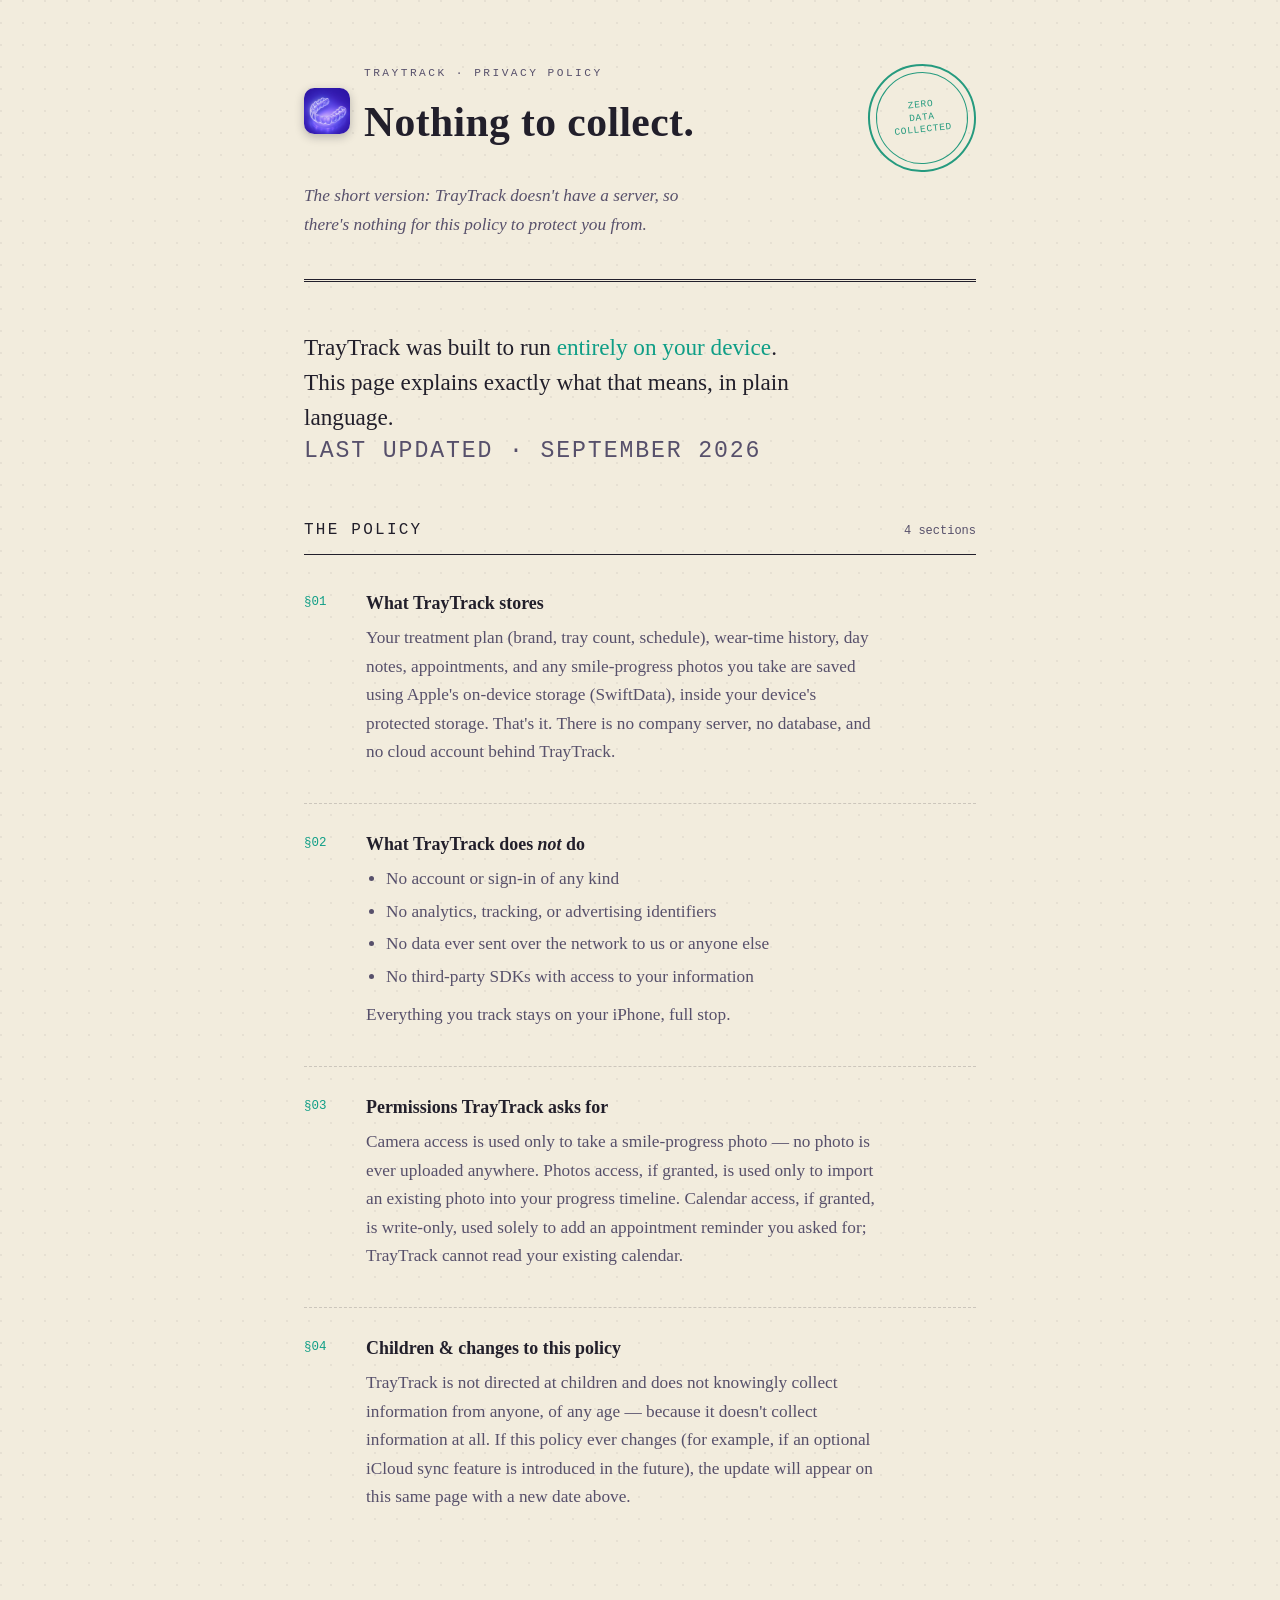
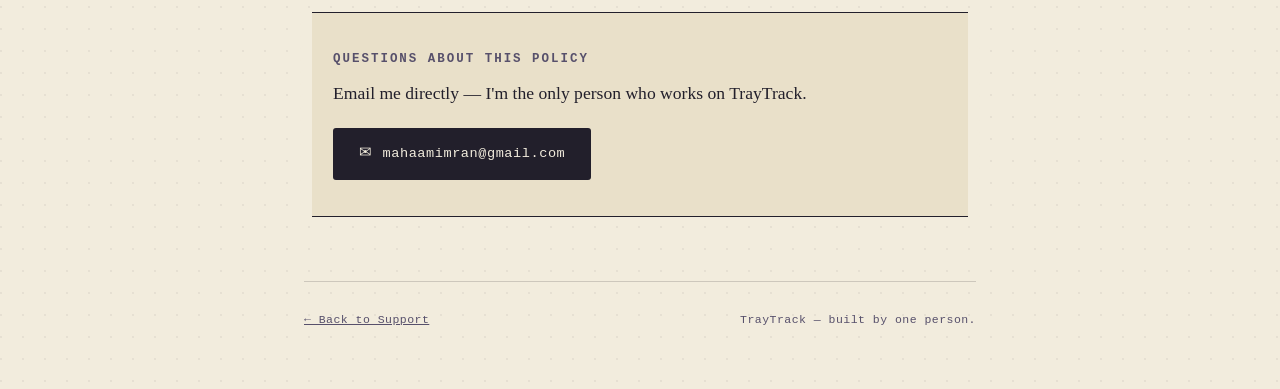
==== privacy.html @ b8f97352 "Initial support + privacy pages" ====
<!doctype html>
<html lang="en">
<head>
<meta charset="utf-8">
<meta name="viewport" content="width=device-width, initial-scale=1">
<meta name="description" content="TrayTrack's privacy policy — the app is fully on-device and collects nothing.">
<link rel="icon" href="favicon.png">
<title>TrayTrack — Privacy Policy</title>
<style>
  :root {
    --paper: #f2ecdd;
    --paper-deep: #e9e0c9;
    --ink: #221f2b;
    --ink-soft: #57506b;
    --rule: rgba(34, 31, 43, 0.18);
    --accent: #0f9e86;
    --accent-2: #14c2a5;
    --stamp: #b23a3a;
    --serif: "Iowan Old Style", "Palatino Linotype", Palatino, Georgia, "Times New Roman", serif;
    --mono: ui-monospace, "SF Mono", "Menlo", "Cascadia Mono", monospace;
  }
  * { box-sizing: border-box; }
  html { background: var(--paper); }
  body {
    margin: 0;
    font-family: var(--serif);
    color: var(--ink);
    background:
      radial-gradient(circle at 1px 1px, rgba(34,31,43,0.06) 1px, transparent 0) 0 0/22px 22px,
      linear-gradient(var(--paper), var(--paper));
    font-size: clamp(1rem, 0.94rem + 0.3vw, 1.08rem);
    line-height: 1.65;
    -webkit-font-smoothing: antialiased;
  }
  a { color: var(--accent); }
  a:hover { color: var(--accent-2); }
  .wrap { max-width: 720px; margin: 0 auto; padding: 0 24px; }

  .masthead {
    position: relative;
    padding: 64px 0 40px;
    border-bottom: 3px double var(--ink);
  }
  .masthead-row {
    display: flex;
    align-items: flex-start;
    justify-content: space-between;
    gap: 24px;
  }
  .wordmark { display: flex; align-items: center; gap: 14px; }
  .app-icon {
    flex: none;
    border-radius: 22.37%;
    box-shadow: 0 3px 10px rgba(34, 31, 43, 0.28);
  }
  .wordmark h1 {
    margin: 0;
    font-size: clamp(1.8rem, 1.5rem + 1.6vw, 2.6rem);
    font-weight: 600;
    letter-spacing: 0.01em;
  }
  .kicker {
    font-family: var(--mono);
    font-size: 0.7rem;
    letter-spacing: 0.22em;
    text-transform: uppercase;
    color: var(--ink-soft);
    margin: 0 0 6px;
  }
  .tagline { font-style: italic; color: var(--ink-soft); margin: 10px 0 0; max-width: 46ch; }

  .seal {
    flex: none;
    width: 108px;
    height: 108px;
    border-radius: 50%;
    border: 2px solid var(--accent);
    display: flex;
    align-items: center;
    justify-content: center;
    text-align: center;
    transform: rotate(-6deg);
    color: var(--accent);
    position: relative;
    opacity: 0.9;
    mix-blend-mode: multiply;
  }
  .seal::before {
    content: "";
    position: absolute;
    inset: 6px;
    border: 1px solid var(--accent);
    border-radius: 50%;
  }
  .seal span {
    font-family: var(--mono);
    font-size: 0.6rem;
    letter-spacing: 0.07em;
    line-height: 1.35;
    text-transform: uppercase;
  }

  .lede { padding: 48px 0 8px; }
  .lede p {
    font-size: clamp(1.2rem, 1.05rem + 0.7vw, 1.45rem);
    line-height: 1.5;
    margin: 0;
    max-width: 42ch;
  }
  .lede .accent { color: var(--accent); }
  .updated {
    font-family: var(--mono);
    font-size: 0.72rem;
    letter-spacing: 0.08em;
    text-transform: uppercase;
    color: var(--ink-soft);
    margin: 14px 0 0;
  }

  .dossier { padding: 40px 0 8px; }
  .dossier-head {
    display: flex;
    align-items: baseline;
    justify-content: space-between;
    border-bottom: 1px solid var(--ink);
    padding-bottom: 10px;
    margin-bottom: 8px;
  }
  .dossier-head h2 {
    margin: 0;
    font-size: 1rem;
    letter-spacing: 0.14em;
    text-transform: uppercase;
    font-family: var(--mono);
    font-weight: 500;
  }
  .dossier-head span { font-family: var(--mono); font-size: 0.75rem; color: var(--ink-soft); }

  .entry {
    display: grid;
    grid-template-columns: 44px 1fr;
    gap: 18px;
    padding: 26px 0;
    border-bottom: 1px dashed var(--rule);
    opacity: 0;
    transform: translateY(10px);
    animation: rise 0.6s ease forwards;
  }
  .entry:last-child { border-bottom: none; }
  .entry .no { font-family: var(--mono); font-size: 0.78rem; color: var(--accent); padding-top: 3px; }
  .entry h3 { margin: 0 0 6px; font-size: 1.12rem; font-weight: 600; }
  .entry p { margin: 0 0 10px; color: var(--ink-soft); max-width: 60ch; }
  .entry ul { margin: 0 0 10px; padding-left: 20px; color: var(--ink-soft); }
  .entry li { margin-bottom: 4px; }

  @keyframes rise { to { opacity: 1; transform: translateY(0); } }

  .contact {
    margin: 56px 0 0;
    padding: 36px 28px;
    border: 1px solid var(--ink);
    position: relative;
    background: var(--paper-deep);
  }
  .contact::before, .contact::after {
    content: "";
    position: absolute;
    top: -1px; bottom: -1px;
    width: 14px;
    background: radial-gradient(circle at 0 6px, transparent 6px, var(--paper) 6.5px) 0 0/100% 12px repeat-y;
  }
  .contact::before { left: -7px; }
  .contact::after { right: -7px; transform: scaleX(-1); }
  .contact h2 {
    font-family: var(--mono);
    font-size: 0.78rem;
    letter-spacing: 0.16em;
    text-transform: uppercase;
    margin: 0 0 10px;
    color: var(--ink-soft);
  }
  .contact p { margin: 0 0 20px; font-size: 1.1rem; }
  .ticket {
    display: inline-flex;
    align-items: center;
    gap: 10px;
    padding: 13px 26px;
    background: var(--ink);
    color: var(--paper) !important;
    text-decoration: none;
    font-family: var(--mono);
    font-size: 0.85rem;
    letter-spacing: 0.04em;
    border-radius: 3px;
    transition: transform 0.15s ease, background 0.15s ease;
  }
  .ticket:hover { background: var(--accent); transform: translateY(-1px); }
  .ticket::before { content: "✉"; font-size: 0.95rem; }

  footer {
    margin-top: 64px;
    padding: 28px 0 60px;
    border-top: 1px solid var(--rule);
    font-family: var(--mono);
    font-size: 0.72rem;
    letter-spacing: 0.04em;
    color: var(--ink-soft);
    display: flex;
    justify-content: space-between;
    flex-wrap: wrap;
    gap: 8px;
  }
  footer a { color: var(--ink-soft); }

  @media (max-width: 560px) {
    .masthead-row { flex-direction: column; align-items: flex-start; }
    .seal { align-self: flex-end; margin-top: -12px; }
    .entry { grid-template-columns: 30px 1fr; gap: 12px; }
  }
</style>
</head>
<body>
  <div class="wrap">

    <header class="masthead">
      <div class="masthead-row">
        <div class="wordmark">
          <img class="app-icon" src="icon.png" width="46" height="46" alt="TrayTrack app icon">
          <div>
            <p class="kicker">TrayTrack · Privacy Policy</p>
            <h1>Nothing to collect.</h1>
          </div>
        </div>
        <div class="seal" role="img" aria-label="Zero data collected badge">
          <span>Zero<br>Data<br>Collected</span>
        </div>
      </div>
      <p class="tagline">The short version: TrayTrack doesn't have a server, so there's nothing for this policy to protect you from.</p>
    </header>

    <section class="lede">
      <p>TrayTrack was built to run <span class="accent">entirely on your device</span>. This page explains exactly what that means, in plain language.</p>
      <p class="updated">Last updated · September 2026</p>
    </section>

    <section class="dossier">
      <div class="dossier-head">
        <h2>The Policy</h2>
        <span>4 sections</span>
      </div>

      <article class="entry" style="animation-delay: 0.05s">
        <div class="no">§01</div>
        <div>
          <h3>What TrayTrack stores</h3>
          <p>Your treatment plan (brand, tray count, schedule), wear-time history, day notes, appointments, and any smile-progress photos you take are saved using Apple's on-device storage (SwiftData), inside your device's protected storage. That's it. There is no company server, no database, and no cloud account behind TrayTrack.</p>
        </div>
      </article>

      <article class="entry" style="animation-delay: 0.1s">
        <div class="no">§02</div>
        <div>
          <h3>What TrayTrack does <em>not</em> do</h3>
          <ul>
            <li>No account or sign-in of any kind</li>
            <li>No analytics, tracking, or advertising identifiers</li>
            <li>No data ever sent over the network to us or anyone else</li>
            <li>No third-party SDKs with access to your information</li>
          </ul>
          <p>Everything you track stays on your iPhone, full stop.</p>
        </div>
      </article>

      <article class="entry" style="animation-delay: 0.15s">
        <div class="no">§03</div>
        <div>
          <h3>Permissions TrayTrack asks for</h3>
          <p>Camera access is used only to take a smile-progress photo — no photo is ever uploaded anywhere. Photos access, if granted, is used only to import an existing photo into your progress timeline. Calendar access, if granted, is write-only, used solely to add an appointment reminder you asked for; TrayTrack cannot read your existing calendar.</p>
        </div>
      </article>

      <article class="entry" style="animation-delay: 0.2s">
        <div class="no">§04</div>
        <div>
          <h3>Children &amp; changes to this policy</h3>
          <p>TrayTrack is not directed at children and does not knowingly collect information from anyone, of any age — because it doesn't collect information at all. If this policy ever changes (for example, if an optional iCloud sync feature is introduced in the future), the update will appear on this same page with a new date above.</p>
        </div>
      </article>
    </section>

    <section class="contact">
      <h2>Questions about this policy</h2>
      <p>Email me directly — I'm the only person who works on TrayTrack.</p>
      <a class="ticket" href="mailto:mahaamimran@gmail.com">mahaamimran@gmail.com</a>
    </section>

    <footer>
      <span><a href="index.html">&larr; Back to Support</a></span>
      <span>TrayTrack &mdash; built by one person.</span>
    </footer>

  </div>
</body>
</html>
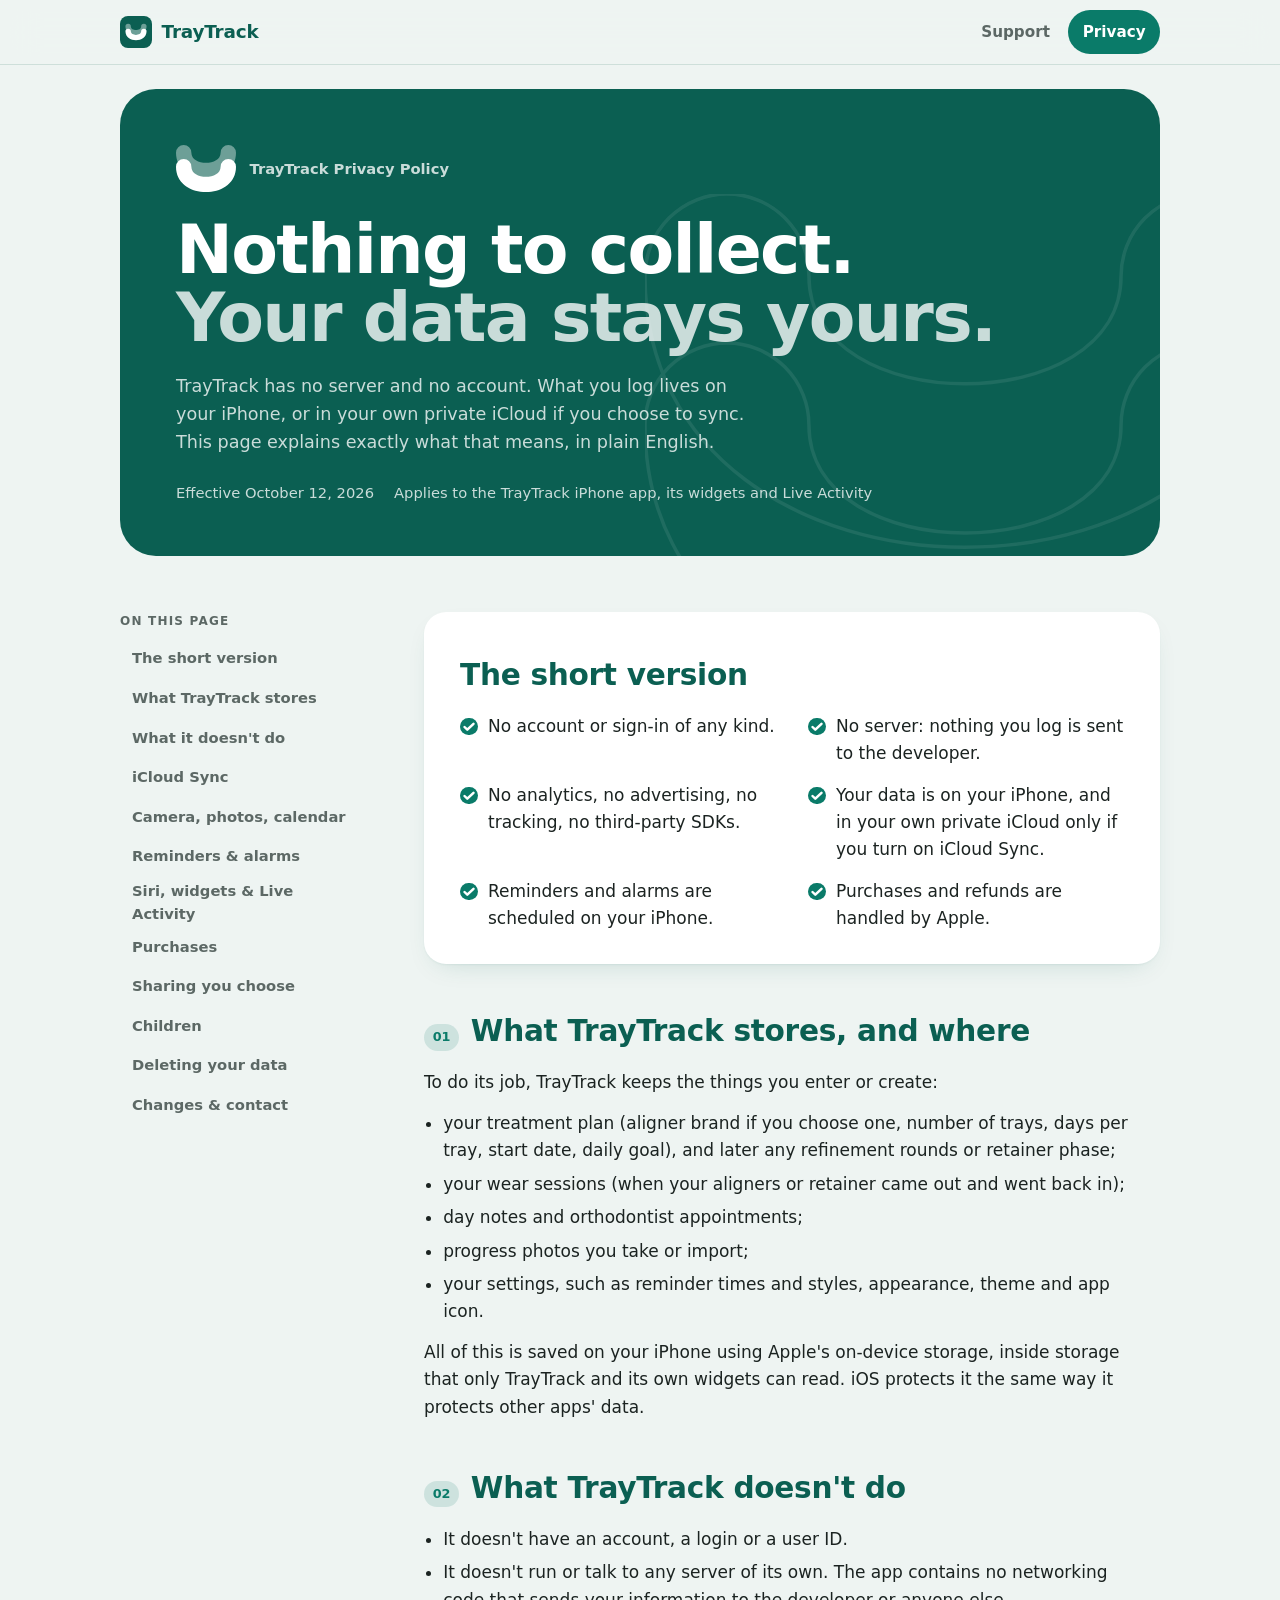
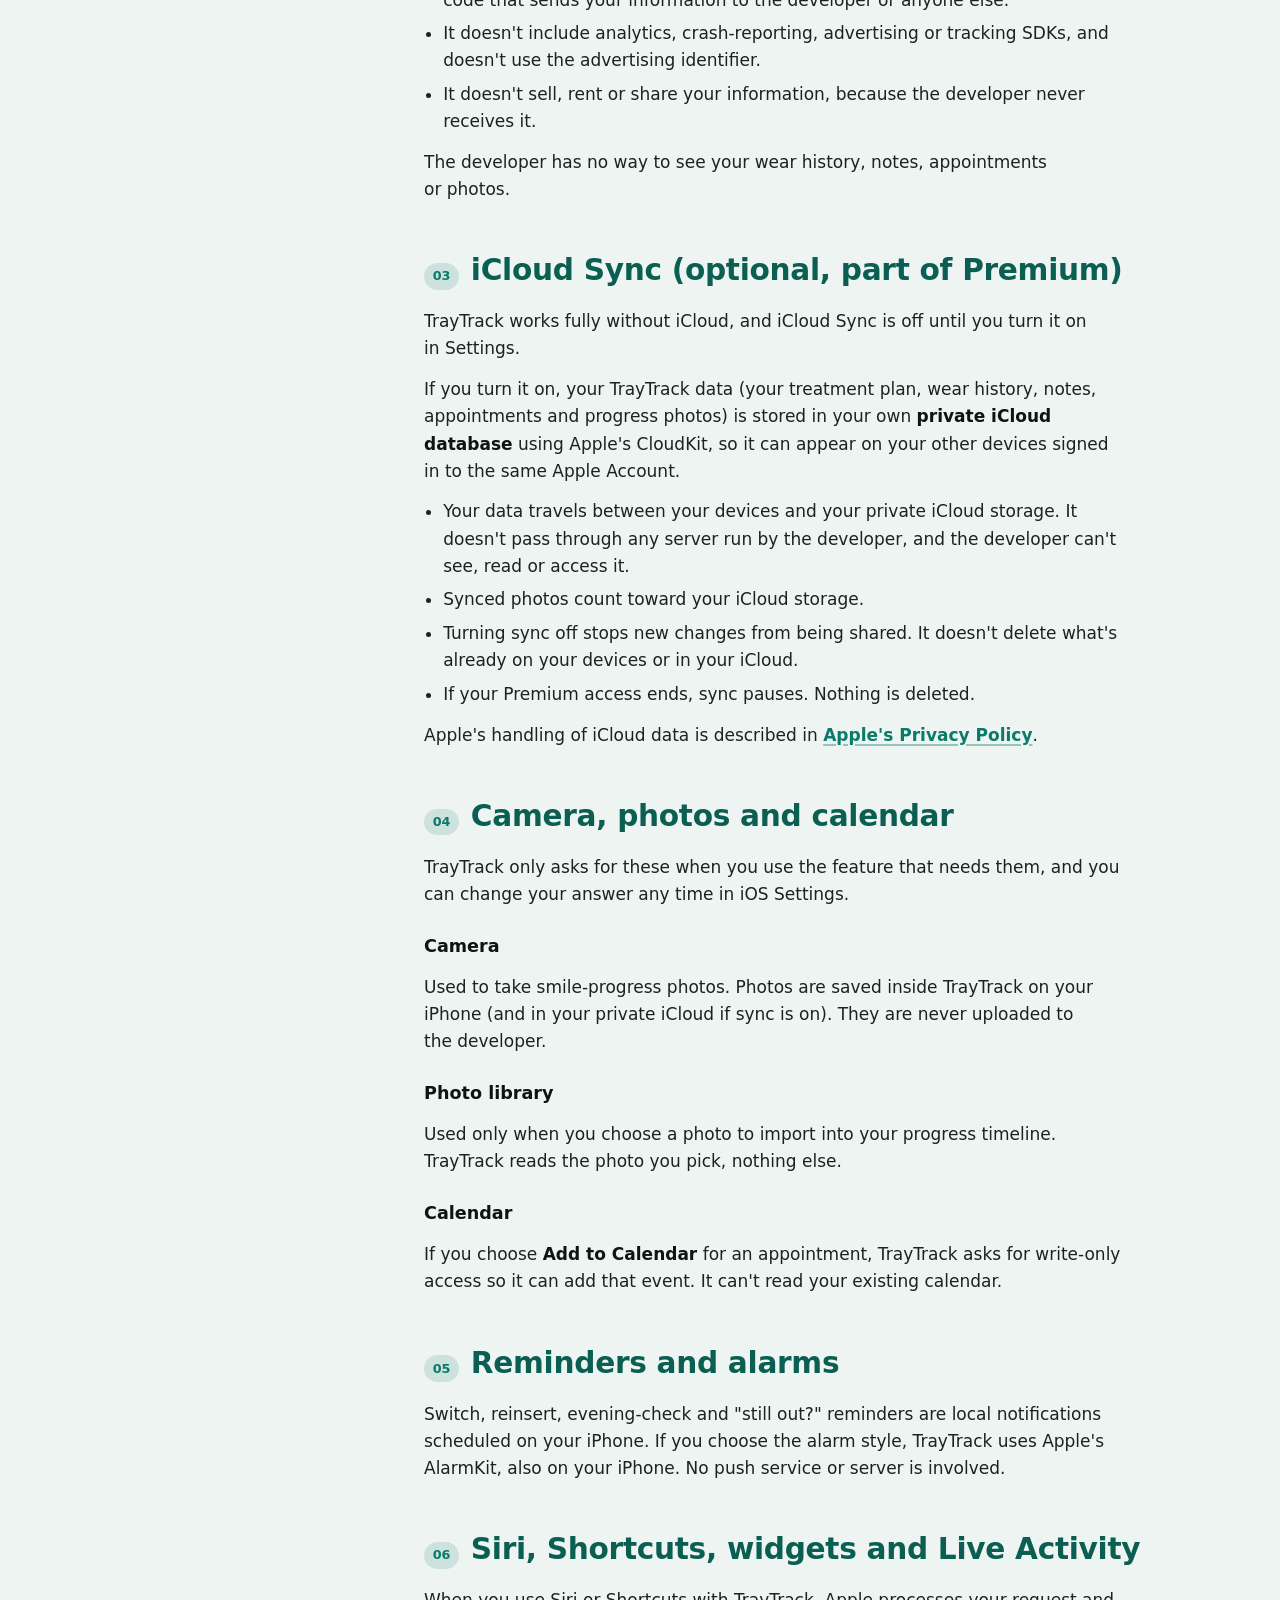
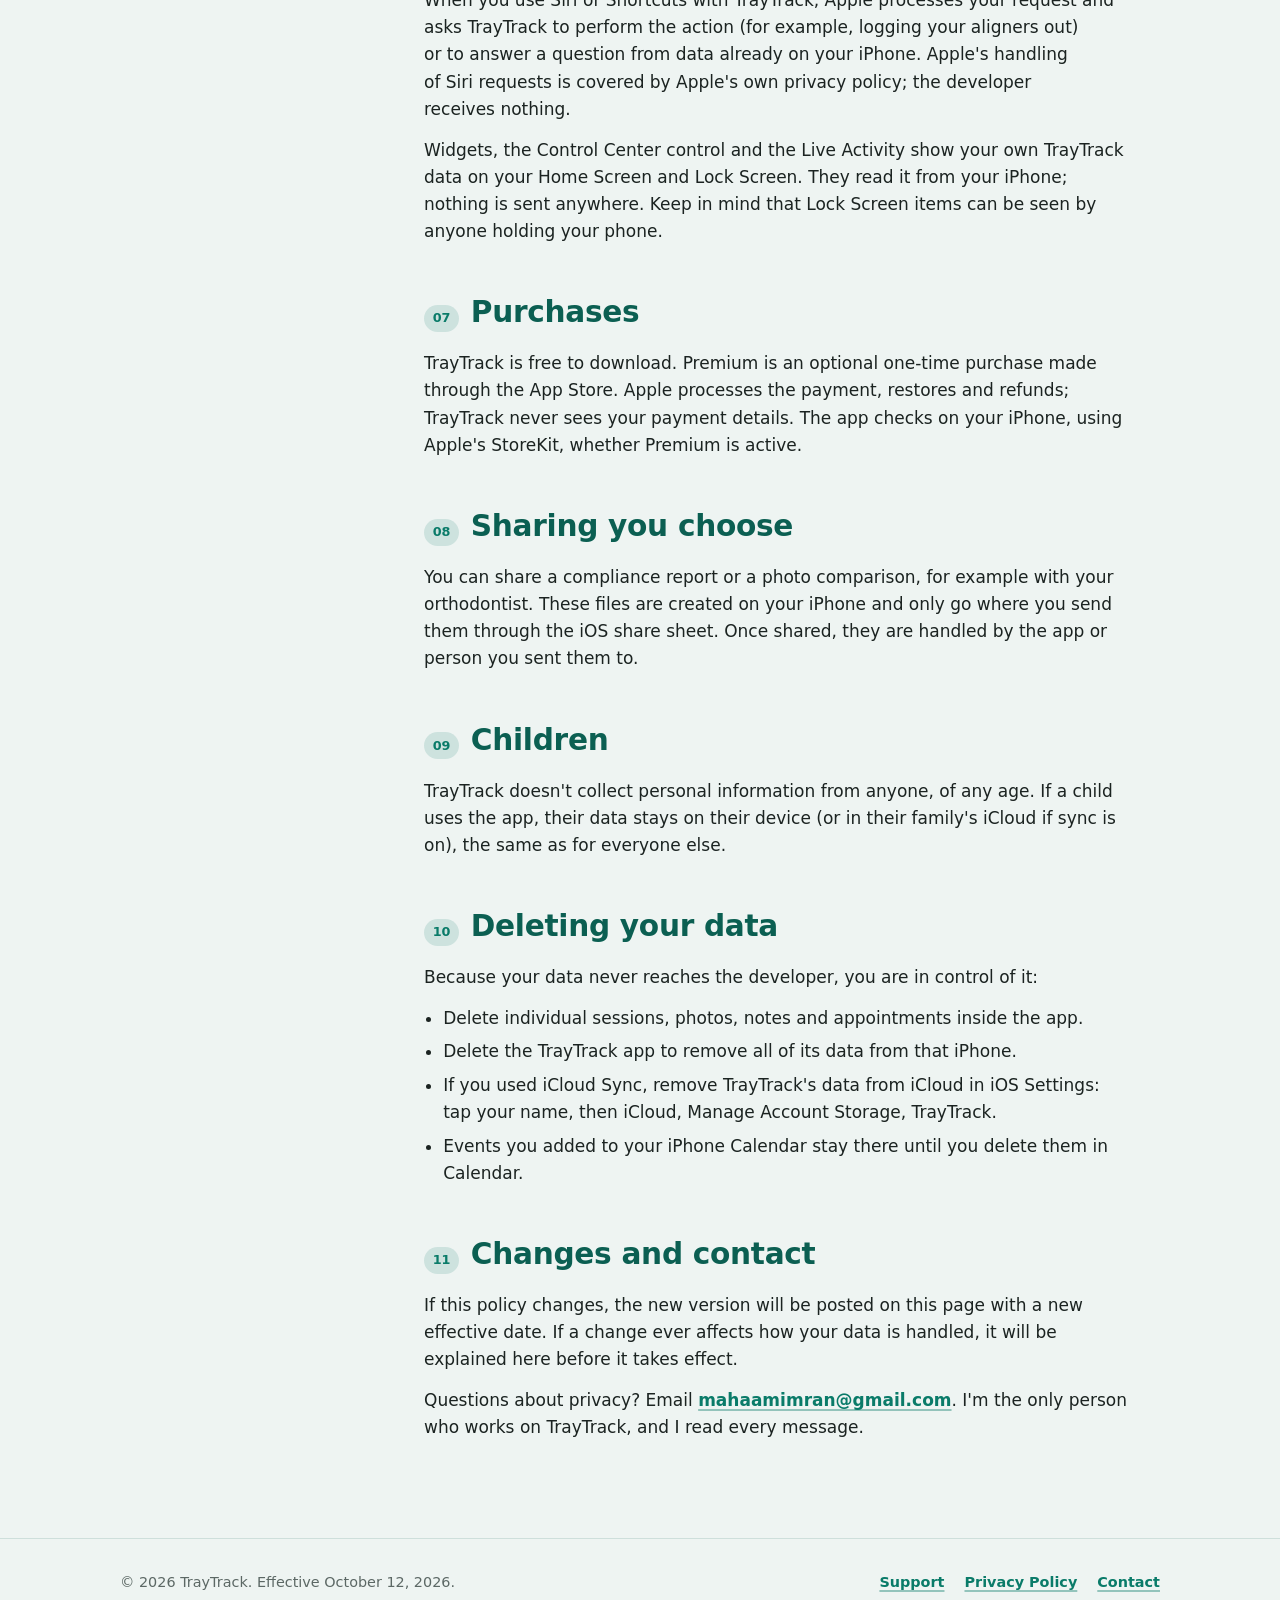
==== commit cace909e: "feat: redesign support and privacy pages for the current TrayTrack Match the app as it is now: the t" ====
--- a/privacy.html
+++ b/privacy.html
@@ -2,303 +2,180 @@
 <html lang="en">
 <head>
 <meta charset="utf-8">
-<meta name="viewport" content="width=device-width, initial-scale=1">
-<meta name="description" content="TrayTrack's privacy policy — the app is fully on-device and collects nothing.">
-<link rel="icon" href="favicon.png">
-<title>TrayTrack — Privacy Policy</title>
-<style>
-  :root {
-    --paper: #f2ecdd;
-    --paper-deep: #e9e0c9;
-    --ink: #221f2b;
-    --ink-soft: #57506b;
-    --rule: rgba(34, 31, 43, 0.18);
-    --accent: #0f9e86;
-    --accent-2: #14c2a5;
-    --stamp: #b23a3a;
-    --serif: "Iowan Old Style", "Palatino Linotype", Palatino, Georgia, "Times New Roman", serif;
-    --mono: ui-monospace, "SF Mono", "Menlo", "Cascadia Mono", monospace;
-  }
-  * { box-sizing: border-box; }
-  html { background: var(--paper); }
-  body {
-    margin: 0;
-    font-family: var(--serif);
-    color: var(--ink);
-    background:
-      radial-gradient(circle at 1px 1px, rgba(34,31,43,0.06) 1px, transparent 0) 0 0/22px 22px,
-      linear-gradient(var(--paper), var(--paper));
-    font-size: clamp(1rem, 0.94rem + 0.3vw, 1.08rem);
-    line-height: 1.65;
-    -webkit-font-smoothing: antialiased;
-  }
-  a { color: var(--accent); }
-  a:hover { color: var(--accent-2); }
-  .wrap { max-width: 720px; margin: 0 auto; padding: 0 24px; }
-
-  .masthead {
-    position: relative;
-    padding: 64px 0 40px;
-    border-bottom: 3px double var(--ink);
-  }
-  .masthead-row {
-    display: flex;
-    align-items: flex-start;
-    justify-content: space-between;
-    gap: 24px;
-  }
-  .wordmark { display: flex; align-items: center; gap: 14px; }
-  .app-icon {
-    flex: none;
-    border-radius: 22.37%;
-    box-shadow: 0 3px 10px rgba(34, 31, 43, 0.28);
-  }
-  .wordmark h1 {
-    margin: 0;
-    font-size: clamp(1.8rem, 1.5rem + 1.6vw, 2.6rem);
-    font-weight: 600;
-    letter-spacing: 0.01em;
-  }
-  .kicker {
-    font-family: var(--mono);
-    font-size: 0.7rem;
-    letter-spacing: 0.22em;
-    text-transform: uppercase;
-    color: var(--ink-soft);
-    margin: 0 0 6px;
-  }
-  .tagline { font-style: italic; color: var(--ink-soft); margin: 10px 0 0; max-width: 46ch; }
-
-  .seal {
-    flex: none;
-    width: 108px;
-    height: 108px;
-    border-radius: 50%;
-    border: 2px solid var(--accent);
-    display: flex;
-    align-items: center;
-    justify-content: center;
-    text-align: center;
-    transform: rotate(-6deg);
-    color: var(--accent);
-    position: relative;
-    opacity: 0.9;
-    mix-blend-mode: multiply;
-  }
-  .seal::before {
-    content: "";
-    position: absolute;
-    inset: 6px;
-    border: 1px solid var(--accent);
-    border-radius: 50%;
-  }
-  .seal span {
-    font-family: var(--mono);
-    font-size: 0.6rem;
-    letter-spacing: 0.07em;
-    line-height: 1.35;
-    text-transform: uppercase;
-  }
-
-  .lede { padding: 48px 0 8px; }
-  .lede p {
-    font-size: clamp(1.2rem, 1.05rem + 0.7vw, 1.45rem);
-    line-height: 1.5;
-    margin: 0;
-    max-width: 42ch;
-  }
-  .lede .accent { color: var(--accent); }
-  .updated {
-    font-family: var(--mono);
-    font-size: 0.72rem;
-    letter-spacing: 0.08em;
-    text-transform: uppercase;
-    color: var(--ink-soft);
-    margin: 14px 0 0;
-  }
-
-  .dossier { padding: 40px 0 8px; }
-  .dossier-head {
-    display: flex;
-    align-items: baseline;
-    justify-content: space-between;
-    border-bottom: 1px solid var(--ink);
-    padding-bottom: 10px;
-    margin-bottom: 8px;
-  }
-  .dossier-head h2 {
-    margin: 0;
-    font-size: 1rem;
-    letter-spacing: 0.14em;
-    text-transform: uppercase;
-    font-family: var(--mono);
-    font-weight: 500;
-  }
-  .dossier-head span { font-family: var(--mono); font-size: 0.75rem; color: var(--ink-soft); }
-
-  .entry {
-    display: grid;
-    grid-template-columns: 44px 1fr;
-    gap: 18px;
-    padding: 26px 0;
-    border-bottom: 1px dashed var(--rule);
-    opacity: 0;
-    transform: translateY(10px);
-    animation: rise 0.6s ease forwards;
-  }
-  .entry:last-child { border-bottom: none; }
-  .entry .no { font-family: var(--mono); font-size: 0.78rem; color: var(--accent); padding-top: 3px; }
-  .entry h3 { margin: 0 0 6px; font-size: 1.12rem; font-weight: 600; }
-  .entry p { margin: 0 0 10px; color: var(--ink-soft); max-width: 60ch; }
-  .entry ul { margin: 0 0 10px; padding-left: 20px; color: var(--ink-soft); }
-  .entry li { margin-bottom: 4px; }
-
-  @keyframes rise { to { opacity: 1; transform: translateY(0); } }
-
-  .contact {
-    margin: 56px 0 0;
-    padding: 36px 28px;
-    border: 1px solid var(--ink);
-    position: relative;
-    background: var(--paper-deep);
-  }
-  .contact::before, .contact::after {
-    content: "";
-    position: absolute;
-    top: -1px; bottom: -1px;
-    width: 14px;
-    background: radial-gradient(circle at 0 6px, transparent 6px, var(--paper) 6.5px) 0 0/100% 12px repeat-y;
-  }
-  .contact::before { left: -7px; }
-  .contact::after { right: -7px; transform: scaleX(-1); }
-  .contact h2 {
-    font-family: var(--mono);
-    font-size: 0.78rem;
-    letter-spacing: 0.16em;
-    text-transform: uppercase;
-    margin: 0 0 10px;
-    color: var(--ink-soft);
-  }
-  .contact p { margin: 0 0 20px; font-size: 1.1rem; }
-  .ticket {
-    display: inline-flex;
-    align-items: center;
-    gap: 10px;
-    padding: 13px 26px;
-    background: var(--ink);
-    color: var(--paper) !important;
-    text-decoration: none;
-    font-family: var(--mono);
-    font-size: 0.85rem;
-    letter-spacing: 0.04em;
-    border-radius: 3px;
-    transition: transform 0.15s ease, background 0.15s ease;
-  }
-  .ticket:hover { background: var(--accent); transform: translateY(-1px); }
-  .ticket::before { content: "✉"; font-size: 0.95rem; }
-
-  footer {
-    margin-top: 64px;
-    padding: 28px 0 60px;
-    border-top: 1px solid var(--rule);
-    font-family: var(--mono);
-    font-size: 0.72rem;
-    letter-spacing: 0.04em;
-    color: var(--ink-soft);
-    display: flex;
-    justify-content: space-between;
-    flex-wrap: wrap;
-    gap: 8px;
-  }
-  footer a { color: var(--ink-soft); }
-
-  @media (max-width: 560px) {
-    .masthead-row { flex-direction: column; align-items: flex-start; }
-    .seal { align-self: flex-end; margin-top: -12px; }
-    .entry { grid-template-columns: 30px 1fr; gap: 12px; }
-  }
-</style>
+<meta name="viewport" content="width=device-width, initial-scale=1, viewport-fit=cover">
+<title>TrayTrack Privacy Policy</title>
+<meta name="description" content="TrayTrack's privacy policy, in plain English: no account, no server, no analytics. Your data stays on your iPhone, or in your own private iCloud if you turn on iCloud Sync.">
+<meta name="theme-color" content="#EEF4F2" media="(prefers-color-scheme: light)">
+<meta name="theme-color" content="#000000" media="(prefers-color-scheme: dark)">
+<link rel="icon" href="assets/favicon.svg" type="image/svg+xml">
+<link rel="icon" href="favicon.png" type="image/png">
+<link rel="apple-touch-icon" href="assets/apple-touch-icon.png">
+<link rel="stylesheet" href="assets/site.css">
 </head>
 <body>
+<a class="skip" href="#main">Skip to content</a>
+
+<header class="bar">
   <div class="wrap">
+    <a class="brand" href="index.html" aria-label="TrayTrack Support home">
+      <svg viewBox="0 0 1024 1024" aria-hidden="true"><rect width="1024" height="1024" fill="#0B5F52"/><g transform="translate(512 512) scale(0.92) translate(-512 -501)"><path d="M145 307 C145 722 879 722 879 307 A94 94 0 0 0 691 307 C691 472 333 472 333 307 A94 94 0 0 0 145 307 Z" fill="#fff" fill-opacity="0.4"/><path transform="translate(0 171)" d="M145 307 C145 722 879 722 879 307 A94 94 0 0 0 691 307 C691 472 333 472 333 307 A94 94 0 0 0 145 307 Z" fill="#fff"/></g></svg>
+      <span>TrayTrack</span>
+    </a>
+    <nav aria-label="Site">
+      <a href="index.html">Support</a>
+      <a href="privacy.html" aria-current="page">Privacy</a>
+    </nav>
+  </div>
+</header>
 
-    <header class="masthead">
-      <div class="masthead-row">
-        <div class="wordmark">
-          <img class="app-icon" src="icon.png" width="46" height="46" alt="TrayTrack app icon">
-          <div>
-            <p class="kicker">TrayTrack · Privacy Policy</p>
-            <h1>Nothing to collect.</h1>
-          </div>
-        </div>
-        <div class="seal" role="img" aria-label="Zero data collected badge">
-          <span>Zero<br>Data<br>Collected</span>
-        </div>
-      </div>
-      <p class="tagline">The short version: TrayTrack doesn't have a server, so there's nothing for this policy to protect you from.</p>
-    </header>
+<main id="main" class="wrap">
 
-    <section class="lede">
-      <p>TrayTrack was built to run <span class="accent">entirely on your device</span>. This page explains exactly what that means, in plain language.</p>
-      <p class="updated">Last updated · September 2026</p>
-    </section>
+  <section class="hero" aria-labelledby="title">
+    <svg class="hero-texture" viewBox="145 213 734 576" aria-hidden="true"><g fill="none" stroke="currentColor" stroke-width="4"><path d="M145 307 C145 722 879 722 879 307 A94 94 0 0 0 691 307 C691 472 333 472 333 307 A94 94 0 0 0 145 307 Z"/><path transform="translate(0 171)" d="M145 307 C145 722 879 722 879 307 A94 94 0 0 0 691 307 C691 472 333 472 333 307 A94 94 0 0 0 145 307 Z"/></g></svg>
+    <p class="kicker">
+      <svg class="mark" viewBox="145 213 734 576" role="img" aria-label="TrayTrack"><path class="upper" d="M145 307 C145 722 879 722 879 307 A94 94 0 0 0 691 307 C691 472 333 472 333 307 A94 94 0 0 0 145 307 Z" fill="currentColor" fill-opacity="0.4"/><g transform="translate(0 171)"><path class="lower" d="M145 307 C145 722 879 722 879 307 A94 94 0 0 0 691 307 C691 472 333 472 333 307 A94 94 0 0 0 145 307 Z" fill="currentColor"/></g></svg>
+      <span class="rise">TrayTrack Privacy Policy</span>
+    </p>
+    <h1 id="title" class="rise" style="--i:1">Nothing to collect.<span>Your data stays yours.</span></h1>
+    <p class="lede rise" style="--i:2">TrayTrack has no server and no account. What you log lives on your iPhone, or in your own private iCloud if you choose to sync. This page explains exactly what that means, in plain English.</p>
+    <p class="meta rise" style="--i:3"><span>Effective October 12, 2026</span><span>Applies to the TrayTrack iPhone app, its widgets and Live Activity</span></p>
+  </section>
 
-    <section class="dossier">
-      <div class="dossier-head">
-        <h2>The Policy</h2>
-        <span>4 sections</span>
-      </div>
+  <div class="layout">
+    <nav class="toc" aria-label="On this page">
+      <p>On this page</p>
+      <ol>
+        <li><a href="#short">The short version</a></li>
+        <li><a href="#stores">What TrayTrack stores</a></li>
+        <li><a href="#not">What it doesn't do</a></li>
+        <li><a href="#icloud">iCloud Sync</a></li>
+        <li><a href="#permissions">Camera, photos, calendar</a></li>
+        <li><a href="#reminders">Reminders &amp; alarms</a></li>
+        <li><a href="#siri">Siri, widgets &amp; Live Activity</a></li>
+        <li><a href="#purchases">Purchases</a></li>
+        <li><a href="#sharing">Sharing you choose</a></li>
+        <li><a href="#children">Children</a></li>
+        <li><a href="#delete">Deleting your data</a></li>
+        <li><a href="#changes">Changes &amp; contact</a></li>
+      </ol>
+    </nav>
 
-      <article class="entry" style="animation-delay: 0.05s">
-        <div class="no">§01</div>
-        <div>
-          <h3>What TrayTrack stores</h3>
-          <p>Your treatment plan (brand, tray count, schedule), wear-time history, day notes, appointments, and any smile-progress photos you take are saved using Apple's on-device storage (SwiftData), inside your device's protected storage. That's it. There is no company server, no database, and no cloud account behind TrayTrack.</p>
-        </div>
-      </article>
+    <div class="prose">
+      <section id="short" class="card summary reveal" aria-labelledby="short-title">
+        <h2 id="short-title">The short version</h2>
+        <ul>
+          <li>No account or sign-in of any kind.</li>
+          <li>No server: nothing you log is sent to the developer.</li>
+          <li>No analytics, no advertising, no tracking, no third-party SDKs.</li>
+          <li>Your data is on your iPhone, and in your own private iCloud only if you turn on iCloud Sync.</li>
+          <li>Reminders and alarms are scheduled on your iPhone.</li>
+          <li>Purchases and refunds are handled by Apple.</li>
+        </ul>
+      </section>
 
-      <article class="entry" style="animation-delay: 0.1s">
-        <div class="no">§02</div>
-        <div>
-          <h3>What TrayTrack does <em>not</em> do</h3>
-          <ul>
-            <li>No account or sign-in of any kind</li>
-            <li>No analytics, tracking, or advertising identifiers</li>
-            <li>No data ever sent over the network to us or anyone else</li>
-            <li>No third-party SDKs with access to your information</li>
-          </ul>
-          <p>Everything you track stays on your iPhone, full stop.</p>
-        </div>
-      </article>
+      <section id="stores" class="reveal" aria-labelledby="stores-title">
+        <h2 id="stores-title"><span class="num">01</span>What TrayTrack stores, and where</h2>
+        <p>To do its job, TrayTrack keeps the things you enter or create:</p>
+        <ul>
+          <li>your treatment plan (aligner brand if you choose one, number of trays, days per tray, start date, daily goal), and later any refinement rounds or retainer phase;</li>
+          <li>your wear sessions (when your aligners or retainer came out and went back in);</li>
+          <li>day notes and orthodontist appointments;</li>
+          <li>progress photos you take or import;</li>
+          <li>your settings, such as reminder times and styles, appearance, theme and app icon.</li>
+        </ul>
+        <p>All of this is saved on your iPhone using Apple's on-device storage, inside storage that only TrayTrack and its own widgets can read. iOS protects it the same way it protects other apps' data.</p>
+      </section>
 
-      <article class="entry" style="animation-delay: 0.15s">
-        <div class="no">§03</div>
-        <div>
-          <h3>Permissions TrayTrack asks for</h3>
-          <p>Camera access is used only to take a smile-progress photo — no photo is ever uploaded anywhere. Photos access, if granted, is used only to import an existing photo into your progress timeline. Calendar access, if granted, is write-only, used solely to add an appointment reminder you asked for; TrayTrack cannot read your existing calendar.</p>
-        </div>
-      </article>
+      <section id="not" class="reveal" aria-labelledby="not-title">
+        <h2 id="not-title"><span class="num">02</span>What TrayTrack doesn't do</h2>
+        <ul>
+          <li>It doesn't have an account, a login or a user ID.</li>
+          <li>It doesn't run or talk to any server of its own. The app contains no networking code that sends your information to the developer or anyone else.</li>
+          <li>It doesn't include analytics, crash-reporting, advertising or tracking SDKs, and doesn't use the advertising identifier.</li>
+          <li>It doesn't sell, rent or share your information, because the developer never receives it.</li>
+        </ul>
+        <p>The developer has no way to see your wear history, notes, appointments or photos.</p>
+      </section>
 
-      <article class="entry" style="animation-delay: 0.2s">
-        <div class="no">§04</div>
-        <div>
-          <h3>Children &amp; changes to this policy</h3>
-          <p>TrayTrack is not directed at children and does not knowingly collect information from anyone, of any age — because it doesn't collect information at all. If this policy ever changes (for example, if an optional iCloud sync feature is introduced in the future), the update will appear on this same page with a new date above.</p>
-        </div>
-      </article>
-    </section>
+      <section id="icloud" class="reveal" aria-labelledby="icloud-title">
+        <h2 id="icloud-title"><span class="num">03</span>iCloud Sync (optional, part of Premium)</h2>
+        <p>TrayTrack works fully without iCloud, and iCloud Sync is off until you turn it on in Settings.</p>
+        <p>If you turn it on, your TrayTrack data (your treatment plan, wear history, notes, appointments and progress photos) is stored in your own <strong>private iCloud database</strong> using Apple's CloudKit, so it can appear on your other devices signed in to the same Apple Account.</p>
+        <ul>
+          <li>Your data travels between your devices and your private iCloud storage. It doesn't pass through any server run by the developer, and the developer can't see, read or access it.</li>
+          <li>Synced photos count toward your iCloud storage.</li>
+          <li>Turning sync off stops new changes from being shared. It doesn't delete what's already on your devices or in your iCloud.</li>
+          <li>If your Premium access ends, sync pauses. Nothing is deleted.</li>
+        </ul>
+        <p>Apple's handling of iCloud data is described in <a href="https://www.apple.com/legal/privacy/">Apple's Privacy Policy</a>.</p>
+      </section>
 
-    <section class="contact">
-      <h2>Questions about this policy</h2>
-      <p>Email me directly — I'm the only person who works on TrayTrack.</p>
-      <a class="ticket" href="mailto:mahaamimran@gmail.com">mahaamimran@gmail.com</a>
-    </section>
+      <section id="permissions" class="reveal" aria-labelledby="permissions-title">
+        <h2 id="permissions-title"><span class="num">04</span>Camera, photos and calendar</h2>
+        <p>TrayTrack only asks for these when you use the feature that needs them, and you can change your answer any time in iOS Settings.</p>
+        <h3>Camera</h3>
+        <p>Used to take smile-progress photos. Photos are saved inside TrayTrack on your iPhone (and in your private iCloud if sync is on). They are never uploaded to the developer.</p>
+        <h3>Photo library</h3>
+        <p>Used only when you choose a photo to import into your progress timeline. TrayTrack reads the photo you pick, nothing else.</p>
+        <h3>Calendar</h3>
+        <p>If you choose <strong>Add to Calendar</strong> for an appointment, TrayTrack asks for write-only access so it can add that event. It can't read your existing calendar.</p>
+      </section>
 
-    <footer>
-      <span><a href="index.html">&larr; Back to Support</a></span>
-      <span>TrayTrack &mdash; built by one person.</span>
-    </footer>
+      <section id="reminders" class="reveal" aria-labelledby="reminders-title">
+        <h2 id="reminders-title"><span class="num">05</span>Reminders and alarms</h2>
+        <p>Switch, reinsert, evening-check and "still out?" reminders are local notifications scheduled on your iPhone. If you choose the alarm style, TrayTrack uses Apple's AlarmKit, also on your iPhone. No push service or server is involved.</p>
+      </section>
 
+      <section id="siri" class="reveal" aria-labelledby="siri-title">
+        <h2 id="siri-title"><span class="num">06</span>Siri, Shortcuts, widgets and Live Activity</h2>
+        <p>When you use Siri or Shortcuts with TrayTrack, Apple processes your request and asks TrayTrack to perform the action (for example, logging your aligners out) or to answer a question from data already on your iPhone. Apple's handling of Siri requests is covered by Apple's own privacy policy; the developer receives nothing.</p>
+        <p>Widgets, the Control Center control and the Live Activity show your own TrayTrack data on your Home Screen and Lock Screen. They read it from your iPhone; nothing is sent anywhere. Keep in mind that Lock Screen items can be seen by anyone holding your phone.</p>
+      </section>
+
+      <section id="purchases" class="reveal" aria-labelledby="purchases-title">
+        <h2 id="purchases-title"><span class="num">07</span>Purchases</h2>
+        <p>TrayTrack is free to download. Premium is an optional one-time purchase made through the App Store. Apple processes the payment, restores and refunds; TrayTrack never sees your payment details. The app checks on your iPhone, using Apple's StoreKit, whether Premium is active.</p>
+      </section>
+
+      <section id="sharing" class="reveal" aria-labelledby="sharing-title">
+        <h2 id="sharing-title"><span class="num">08</span>Sharing you choose</h2>
+        <p>You can share a compliance report or a photo comparison, for example with your orthodontist. These files are created on your iPhone and only go where you send them through the iOS share sheet. Once shared, they are handled by the app or person you sent them to.</p>
+      </section>
+
+      <section id="children" class="reveal" aria-labelledby="children-title">
+        <h2 id="children-title"><span class="num">09</span>Children</h2>
+        <p>TrayTrack doesn't collect personal information from anyone, of any age. If a child uses the app, their data stays on their device (or in their family's iCloud if sync is on), the same as for everyone else.</p>
+      </section>
+
+      <section id="delete" class="reveal" aria-labelledby="delete-title">
+        <h2 id="delete-title"><span class="num">10</span>Deleting your data</h2>
+        <p>Because your data never reaches the developer, you are in control of it:</p>
+        <ul>
+          <li>Delete individual sessions, photos, notes and appointments inside the app.</li>
+          <li>Delete the TrayTrack app to remove all of its data from that iPhone.</li>
+          <li>If you used iCloud Sync, remove TrayTrack's data from iCloud in iOS Settings: tap your name, then iCloud, Manage Account Storage, TrayTrack.</li>
+          <li>Events you added to your iPhone Calendar stay there until you delete them in Calendar.</li>
+        </ul>
+      </section>
+
+      <section id="changes" class="reveal" aria-labelledby="changes-title">
+        <h2 id="changes-title"><span class="num">11</span>Changes and contact</h2>
+        <p>If this policy changes, the new version will be posted on this page with a new effective date. If a change ever affects how your data is handled, it will be explained here before it takes effect.</p>
+        <p>Questions about privacy? Email <a href="mailto:mahaamimran@gmail.com?subject=TrayTrack%20privacy">mahaamimran@gmail.com</a>. I'm the only person who works on TrayTrack, and I read every message.</p>
+      </section>
+    </div>
   </div>
+</main>
+
+<footer class="foot">
+  <div class="wrap">
+    <span>© 2026 TrayTrack. Effective October 12, 2026.</span>
+    <nav aria-label="Footer">
+      <a href="index.html">Support</a>
+      <a href="privacy.html">Privacy Policy</a>
+      <a href="mailto:mahaamimran@gmail.com">Contact</a>
+    </nav>
+  </div>
+</footer>
 </body>
 </html>
--- a/assets/site.css
+++ b/assets/site.css
@@ -0,0 +1,839 @@
+/*
+ * TrayTrack support site. Shared by index.html (Support) and privacy.html (Privacy Policy).
+ * Colours are the app's Teal theme (TrayTrackKit AppTheme.swift): light first, and the app's
+ * neutral dark (black page, grey cards, teal accent) when the device is in dark mode.
+ * No web fonts are loaded, so the pages make no third-party requests: Apple devices get
+ * SF Pro Rounded and SF Pro, the same faces as the app; other systems use their own.
+ */
+
+:root {
+  --page: #eef4f2;
+  --card: #ffffff;
+  --surface-muted: #e1ece9;
+  --surface-2: #dceae6;
+  --brand: #0a7b69;
+  --brand-deep: #0b5f52;
+  --on-brand: #ffffff;
+  --on-deep: #ffffff;
+  --on-deep-2: rgb(255 255 255 / 0.78);
+  --panel-accent: #ffffff;
+  --brand-tint: rgb(10 123 105 / 0.14);
+  --ink: #0d1412;
+  --title: #0b5f52;
+  --muted: #5c6865;
+  --hairline: rgb(11 95 82 / 0.14);
+  --shadow-card: 0 1px 2px rgb(11 95 82 / 0.06), 0 10px 28px -14px rgb(11 95 82 / 0.22);
+  --radius-card: 22px;
+  --radius-hero: 28px;
+  --ease-out-expo: cubic-bezier(0.16, 1, 0.3, 1);
+  --ease-settle: cubic-bezier(0.34, 1.36, 0.64, 1);
+  --font-display: ui-rounded, "SF Pro Rounded", "Nunito", "Varela Round", system-ui, sans-serif;
+  --font-text: system-ui, -apple-system, BlinkMacSystemFont, "Segoe UI", "Helvetica Neue", Arial, sans-serif;
+  color-scheme: light dark;
+}
+
+@media (prefers-color-scheme: dark) {
+  :root {
+    --page: #000000;
+    --card: #1c1c1e;
+    --surface-muted: #272729;
+    --surface-2: #252528;
+    --brand: #3dd9c0;
+    --brand-deep: #1c1c1e;
+    --on-brand: #06231d;
+    --on-deep: #f2f2f2;
+    --on-deep-2: rgb(242 242 242 / 0.78);
+    --panel-accent: #3dd9c0;
+    --brand-tint: rgb(255 255 255 / 0.12);
+    --ink: #eeeeee;
+    --title: #eeeeee;
+    --muted: #b0b0b2;
+    --hairline: rgb(255 255 255 / 0.1);
+    --shadow-card: 0 0 0 1px rgb(255 255 255 / 0.06);
+  }
+}
+
+*,
+*::before,
+*::after {
+  box-sizing: border-box;
+}
+
+html {
+  scroll-behavior: smooth;
+  scroll-padding-top: 5rem;
+  -webkit-text-size-adjust: 100%;
+}
+
+body {
+  margin: 0;
+  background: var(--page);
+  color: var(--ink);
+  font-family: var(--font-text);
+  font-size: 1.0625rem;
+  line-height: 1.6;
+  -webkit-font-smoothing: antialiased;
+  overflow-x: clip;
+}
+
+h1,
+h2,
+h3 {
+  font-family: var(--font-display);
+  color: var(--title);
+  text-wrap: balance;
+  margin: 0;
+}
+
+p {
+  text-wrap: pretty;
+}
+
+a {
+  color: var(--brand);
+  font-weight: 600;
+  text-decoration: underline;
+  text-decoration-thickness: 1.5px;
+  text-underline-offset: 3px;
+  text-decoration-color: color-mix(in srgb, var(--brand) 40%, transparent);
+}
+
+a:hover {
+  text-decoration-color: var(--brand);
+}
+
+:focus-visible {
+  outline: 3px solid var(--brand);
+  outline-offset: 3px;
+}
+
+::selection {
+  background: var(--brand);
+  color: var(--on-brand);
+}
+
+.wrap {
+  width: 100%;
+  max-width: 68rem;
+  margin-inline: auto;
+  padding-inline: 1rem;
+}
+
+@media (min-width: 640px) {
+  .wrap {
+    padding-inline: 1.5rem;
+  }
+}
+
+.skip {
+  position: absolute;
+  left: -999px;
+}
+
+.skip:focus {
+  left: 1rem;
+  top: 1rem;
+  z-index: 10;
+  padding: 0.5rem 1rem;
+  border-radius: 999px;
+  background: var(--brand);
+  color: var(--on-brand);
+}
+
+/* ---------- Top bar ---------- */
+
+.bar {
+  position: sticky;
+  top: 0;
+  z-index: 5;
+  background: color-mix(in srgb, var(--page) 82%, transparent);
+  -webkit-backdrop-filter: blur(18px) saturate(1.5);
+  backdrop-filter: blur(18px) saturate(1.5);
+  border-bottom: 1px solid var(--hairline);
+}
+
+.bar .wrap {
+  display: flex;
+  align-items: center;
+  justify-content: space-between;
+  gap: 1rem;
+  min-height: 4rem;
+}
+
+.brand {
+  display: inline-flex;
+  align-items: center;
+  gap: 0.6rem;
+  min-height: 44px;
+  text-decoration: none;
+  color: var(--title);
+  font-family: var(--font-display);
+  font-weight: 900;
+  font-size: 1.15rem;
+  letter-spacing: -0.01em;
+}
+
+.brand svg {
+  width: 32px;
+  height: 32px;
+  border-radius: 8px;
+}
+
+.bar nav {
+  display: flex;
+  gap: 0.25rem;
+}
+
+.bar nav a {
+  display: inline-flex;
+  align-items: center;
+  min-height: 44px;
+  padding: 0 0.9rem;
+  border-radius: 999px;
+  color: var(--muted);
+  font-weight: 600;
+  font-size: 0.95rem;
+  text-decoration: none;
+  transition: background-color 160ms ease-out, color 160ms ease-out;
+}
+
+.bar nav a:hover {
+  background: var(--brand-tint);
+  color: var(--ink);
+}
+
+.bar nav a[aria-current="page"] {
+  background: var(--brand);
+  color: var(--on-brand);
+}
+
+/* ---------- Hero panel (drawn like the app icon) ---------- */
+
+.hero {
+  position: relative;
+  margin-top: 1rem;
+  padding: 2.5rem 1.5rem 2.25rem;
+  border-radius: var(--radius-hero);
+  background: var(--brand-deep);
+  color: var(--on-deep);
+  overflow: hidden;
+}
+
+@media (prefers-color-scheme: dark) {
+  .hero {
+    background: linear-gradient(170deg, #2a2c2e, #0f1011 75%);
+    box-shadow: inset 0 0 0 1px rgb(255 255 255 / 0.07);
+  }
+}
+
+@media (min-width: 720px) {
+  .hero {
+    margin-top: 1.5rem;
+    padding: 3.5rem 3.5rem 3.25rem;
+    border-radius: 36px;
+  }
+}
+
+.hero h1 {
+  color: inherit;
+  margin-top: 1.5rem;
+  font-size: clamp(2.4rem, 1.5rem + 4vw, 4.25rem);
+  line-height: 1;
+  font-weight: 900;
+  letter-spacing: -0.025em;
+}
+
+.hero h1 span {
+  display: block;
+  color: var(--on-deep-2);
+}
+
+.hero .lede {
+  max-width: 36rem;
+  margin: 1.25rem 0 0;
+  color: var(--on-deep-2);
+  font-size: 1.1rem;
+}
+
+.hero .kicker {
+  display: flex;
+  align-items: center;
+  gap: 0.85rem;
+  margin: 0;
+  color: var(--on-deep-2);
+  font-weight: 600;
+  font-size: 0.92rem;
+}
+
+.mark {
+  display: block;
+  width: 60px;
+  height: auto;
+  color: var(--panel-accent);
+  flex: none;
+}
+
+.hero-texture {
+  position: absolute;
+  right: -12%;
+  bottom: -30%;
+  width: 70%;
+  max-width: 640px;
+  color: var(--on-deep);
+  opacity: 0.08;
+  pointer-events: none;
+}
+
+.chips {
+  display: flex;
+  flex-wrap: wrap;
+  gap: 0.5rem;
+  margin: 1.75rem 0 0;
+  padding: 0;
+  list-style: none;
+}
+
+.chips li {
+  padding: 0.35rem 0.8rem;
+  border-radius: 999px;
+  background: rgb(255 255 255 / 0.1);
+  font-size: 0.85rem;
+  font-weight: 600;
+}
+
+.hero .chips a {
+  display: inline-flex;
+  align-items: center;
+  min-height: 36px;
+  color: var(--on-deep);
+  text-decoration: none;
+}
+
+/* ---------- Layout ---------- */
+
+.layout {
+  display: grid;
+  grid-template-columns: minmax(0, 1fr);
+  gap: 2.5rem;
+  padding-block: 3.5rem 2rem;
+}
+
+@media (min-width: 960px) {
+  .layout {
+    grid-template-columns: 15rem minmax(0, 1fr);
+    gap: 4rem;
+  }
+}
+
+.toc {
+  align-self: start;
+}
+
+@media (min-width: 960px) {
+  .toc {
+    position: sticky;
+    top: 5.5rem;
+  }
+}
+
+.toc p {
+  margin: 0 0 0.5rem;
+  font-family: var(--font-display);
+  font-size: 0.75rem;
+  font-weight: 800;
+  letter-spacing: 0.1em;
+  text-transform: uppercase;
+  color: var(--muted);
+}
+
+/* On phones the topics are one swipeable row, so they don't push the answers down. */
+.toc ol {
+  display: flex;
+  gap: 0.4rem;
+  margin: 0 -1rem;
+  padding: 0.25rem 1rem 0.75rem;
+  list-style: none;
+  overflow-x: auto;
+  scroll-snap-type: x proximity;
+  scrollbar-width: none;
+}
+
+.toc ol::-webkit-scrollbar {
+  display: none;
+}
+
+.toc li {
+  flex: none;
+  scroll-snap-align: start;
+}
+
+@media (min-width: 960px) {
+  .toc ol {
+    flex-direction: column;
+    gap: 0.1rem;
+    margin: 0;
+    padding: 0;
+    overflow: visible;
+  }
+}
+
+.toc a {
+  display: inline-flex;
+  align-items: center;
+  min-height: 40px;
+  padding: 0 0.85rem;
+  border-radius: 999px;
+  background: var(--card);
+  box-shadow: var(--shadow-card);
+  color: var(--ink);
+  font-weight: 600;
+  font-size: 0.92rem;
+  text-decoration: none;
+  transition: background-color 160ms ease-out, color 160ms ease-out;
+}
+
+@media (min-width: 960px) {
+  .toc a {
+    min-height: 38px;
+    padding: 0 0.75rem;
+    background: transparent;
+    box-shadow: none;
+    border-radius: 10px;
+    color: var(--muted);
+  }
+}
+
+.toc a:hover {
+  background: var(--brand-tint);
+  color: var(--ink);
+}
+
+/* ---------- Topic groups and FAQ ---------- */
+
+.topic + .topic {
+  margin-top: 3.25rem;
+}
+
+.topic-head {
+  display: flex;
+  align-items: baseline;
+  gap: 0.75rem;
+  margin-bottom: 1rem;
+}
+
+.num {
+  font-family: var(--font-display);
+  font-variant-numeric: tabular-nums;
+  font-weight: 800;
+  font-size: 0.8rem;
+  padding: 0.2rem 0.55rem;
+  border-radius: 999px;
+  background: var(--brand-tint);
+  color: var(--brand);
+}
+
+.topic h2 {
+  font-size: clamp(1.5rem, 1.2rem + 1.2vw, 2rem);
+  font-weight: 900;
+  letter-spacing: -0.015em;
+}
+
+.card {
+  background: var(--card);
+  border-radius: var(--radius-card);
+  box-shadow: var(--shadow-card);
+}
+
+.faq {
+  padding: 0 1.25rem;
+}
+
+@media (min-width: 640px) {
+  .faq {
+    padding: 0 1.75rem;
+  }
+}
+
+.faq details + details {
+  border-top: 1px solid var(--hairline);
+}
+
+.faq summary {
+  display: flex;
+  align-items: center;
+  justify-content: space-between;
+  gap: 1rem;
+  min-height: 4rem;
+  padding: 0.9rem 0;
+  cursor: pointer;
+  list-style: none;
+  font-family: var(--font-display);
+  font-weight: 800;
+  font-size: 1.05rem;
+  color: var(--ink);
+}
+
+.faq summary::-webkit-details-marker {
+  display: none;
+}
+
+.faq summary::after {
+  content: "";
+  flex: none;
+  width: 2rem;
+  height: 2rem;
+  border-radius: 999px;
+  background:
+    linear-gradient(var(--brand), var(--brand)) center / 12px 2.5px no-repeat,
+    linear-gradient(var(--brand), var(--brand)) center / 2.5px 12px no-repeat,
+    var(--brand-tint);
+  transition: transform 320ms var(--ease-out-expo);
+}
+
+.faq details[open] summary::after {
+  transform: rotate(45deg);
+}
+
+.faq .answer {
+  padding: 0 0 1.25rem;
+  color: var(--muted);
+}
+
+@media (min-width: 640px) {
+  .faq .answer {
+    padding-right: 2.5rem;
+  }
+}
+
+.faq .answer p {
+  margin: 0 0 0.75rem;
+}
+
+.faq .answer p:last-child,
+.faq .answer ul:last-child,
+.faq .answer ol:last-child {
+  margin-bottom: 0;
+}
+
+.faq .answer ul,
+.faq .answer ol {
+  margin: 0 0 0.75rem;
+  padding-left: 1.2rem;
+}
+
+.faq .answer li + li {
+  margin-top: 0.3rem;
+}
+
+.faq strong,
+.prose strong {
+  color: var(--ink);
+}
+
+.path {
+  font-weight: 600;
+  color: var(--ink);
+  white-space: nowrap;
+}
+
+.phrase {
+  display: inline-block;
+  margin: 0.15rem 0;
+  padding: 0.2rem 0.65rem;
+  border-radius: 12px 12px 12px 4px;
+  background: var(--surface-2);
+  color: var(--ink);
+  font-weight: 500;
+}
+
+/* ---------- Contact ---------- */
+
+.contact {
+  display: grid;
+  gap: 1.25rem;
+  margin-top: 3.5rem;
+  padding: 2rem 1.5rem;
+}
+
+@media (min-width: 720px) {
+  .contact {
+    grid-template-columns: 1fr auto;
+    align-items: center;
+    padding: 2.25rem 2.5rem;
+  }
+}
+
+.contact h2 {
+  font-size: 1.6rem;
+  font-weight: 900;
+}
+
+.contact p {
+  margin: 0.4rem 0 0;
+  color: var(--muted);
+}
+
+.button {
+  display: inline-flex;
+  align-items: center;
+  justify-content: center;
+  gap: 0.5rem;
+  min-height: 50px;
+  padding: 0 1.4rem;
+  border-radius: 14px;
+  background: var(--brand);
+  color: var(--on-brand);
+  font-family: var(--font-display);
+  font-weight: 800;
+  font-size: 1rem;
+  text-decoration: none;
+  transition: transform 160ms var(--ease-out-expo), opacity 160ms ease-out;
+}
+
+.button:hover {
+  opacity: 0.9;
+}
+
+.button:active {
+  transform: scale(0.97);
+}
+
+/* ---------- Privacy prose ---------- */
+
+.summary {
+  padding: 1.5rem;
+}
+
+@media (min-width: 640px) {
+  .summary {
+    padding: 2rem 2.25rem;
+  }
+}
+
+.summary h2 {
+  font-size: 1.35rem;
+  font-weight: 900;
+}
+
+.summary ul {
+  display: grid;
+  gap: 0.75rem;
+  margin: 1rem 0 0;
+  padding: 0;
+  list-style: none;
+}
+
+@media (min-width: 720px) {
+  .summary ul {
+    grid-template-columns: 1fr 1fr;
+    gap: 0.9rem 2rem;
+  }
+}
+
+.summary li {
+  position: relative;
+  padding-left: 1.75rem;
+}
+
+.summary li::before {
+  content: "";
+  position: absolute;
+  left: 0;
+  top: 0.3rem;
+  width: 1.1rem;
+  height: 1.1rem;
+  border-radius: 999px;
+  background:
+    url("data:image/svg+xml,%3Csvg xmlns='http://www.w3.org/2000/svg' viewBox='0 0 16 16'%3E%3Cpath d='M4 8.5l2.5 2.5L12 5.5' fill='none' stroke='%23ffffff' stroke-width='2.2' stroke-linecap='round' stroke-linejoin='round'/%3E%3C/svg%3E") center / 100% no-repeat,
+    var(--brand);
+}
+
+@media (prefers-color-scheme: dark) {
+  .summary li::before {
+    background:
+      url("data:image/svg+xml,%3Csvg xmlns='http://www.w3.org/2000/svg' viewBox='0 0 16 16'%3E%3Cpath d='M4 8.5l2.5 2.5L12 5.5' fill='none' stroke='%2306231d' stroke-width='2.2' stroke-linecap='round' stroke-linejoin='round'/%3E%3C/svg%3E") center / 100% no-repeat,
+      var(--brand);
+  }
+}
+
+.prose section {
+  padding-top: 2.75rem;
+}
+
+.prose section:first-child {
+  padding-top: 2.5rem;
+}
+
+.prose h2 {
+  display: flex;
+  align-items: baseline;
+  gap: 0.75rem;
+  font-size: clamp(1.4rem, 1.15rem + 1vw, 1.85rem);
+  font-weight: 900;
+  letter-spacing: -0.01em;
+}
+
+.prose h3 {
+  margin-top: 1.5rem;
+  font-size: 1.1rem;
+  font-weight: 800;
+  color: var(--ink);
+}
+
+.prose p,
+.prose ul {
+  max-width: 44rem;
+  margin: 0.85rem 0 0;
+}
+
+.prose ul {
+  padding-left: 1.2rem;
+}
+
+.prose li + li {
+  margin-top: 0.4rem;
+}
+
+.prose p,
+.prose li {
+  color: color-mix(in srgb, var(--ink) 82%, var(--muted));
+}
+
+.meta {
+  display: flex;
+  flex-wrap: wrap;
+  gap: 0.5rem 1.25rem;
+  margin: 1.5rem 0 0;
+  font-size: 0.92rem;
+  color: var(--on-deep-2);
+}
+
+/* ---------- Footer ---------- */
+
+.foot {
+  margin-top: 4rem;
+  border-top: 1px solid var(--hairline);
+}
+
+.foot .wrap {
+  display: flex;
+  flex-wrap: wrap;
+  justify-content: space-between;
+  gap: 0.75rem 1.5rem;
+  padding-block: 2rem 3rem;
+  font-size: 0.9rem;
+  color: var(--muted);
+}
+
+.foot nav {
+  display: flex;
+  flex-wrap: wrap;
+  gap: 0.25rem 1.25rem;
+}
+
+/* ---------- Motion ---------- */
+/* Everything is visible without motion. Animations only use transform and opacity. */
+
+@keyframes arch-upper {
+  from {
+    opacity: 0;
+    transform: translateY(-38%);
+  }
+}
+
+@keyframes arch-lower {
+  0% {
+    opacity: 0;
+    transform: translateY(46%) scale(0.92);
+  }
+  60% {
+    opacity: 1;
+  }
+}
+
+@keyframes rise {
+  from {
+    opacity: 0;
+    transform: translateY(0.9rem);
+  }
+}
+
+@keyframes reveal {
+  from {
+    opacity: 0;
+    transform: translateY(1.25rem);
+  }
+}
+
+@media (prefers-reduced-motion: no-preference) {
+  .mark .upper {
+    transform-box: fill-box;
+    transform-origin: 50% 50%;
+    animation: arch-upper 900ms var(--ease-out-expo) 120ms backwards;
+  }
+
+  .mark .lower {
+    transform-box: fill-box;
+    transform-origin: 50% 50%;
+    animation: arch-lower 1100ms var(--ease-settle) 260ms backwards;
+  }
+
+  .rise {
+    animation: rise 800ms var(--ease-out-expo) backwards;
+    animation-delay: calc(300ms + var(--i, 0) * 90ms);
+  }
+
+  .faq details[open] .answer {
+    animation: rise 420ms var(--ease-out-expo);
+  }
+
+  /* Sections ease in as they scroll into view, where the browser supports scroll-driven animations. */
+  @supports (animation-timeline: view()) {
+    .reveal {
+      animation: reveal linear both;
+      animation-timeline: view();
+      animation-range: entry 0% entry 40%;
+    }
+  }
+}
+
+@media (prefers-reduced-motion: reduce) {
+  html {
+    scroll-behavior: auto;
+  }
+}
+
+/* ---------- Small screens ---------- */
+
+@media (max-width: 520px) {
+  .bar nav a {
+    padding: 0 0.7rem;
+  }
+
+  .brand span {
+    font-size: 1.05rem;
+  }
+}
+
+@media print {
+  .bar,
+  .toc,
+  .hero-texture {
+    display: none;
+  }
+
+  .hero {
+    background: none;
+    color: #000;
+  }
+}
+
+/* The summary card sits inside .prose; keep its grid list free of prose list spacing. */
+.prose .summary ul {
+  max-width: none;
+  padding-left: 0;
+}
+
+.prose .summary li + li {
+  margin-top: 0;
+}
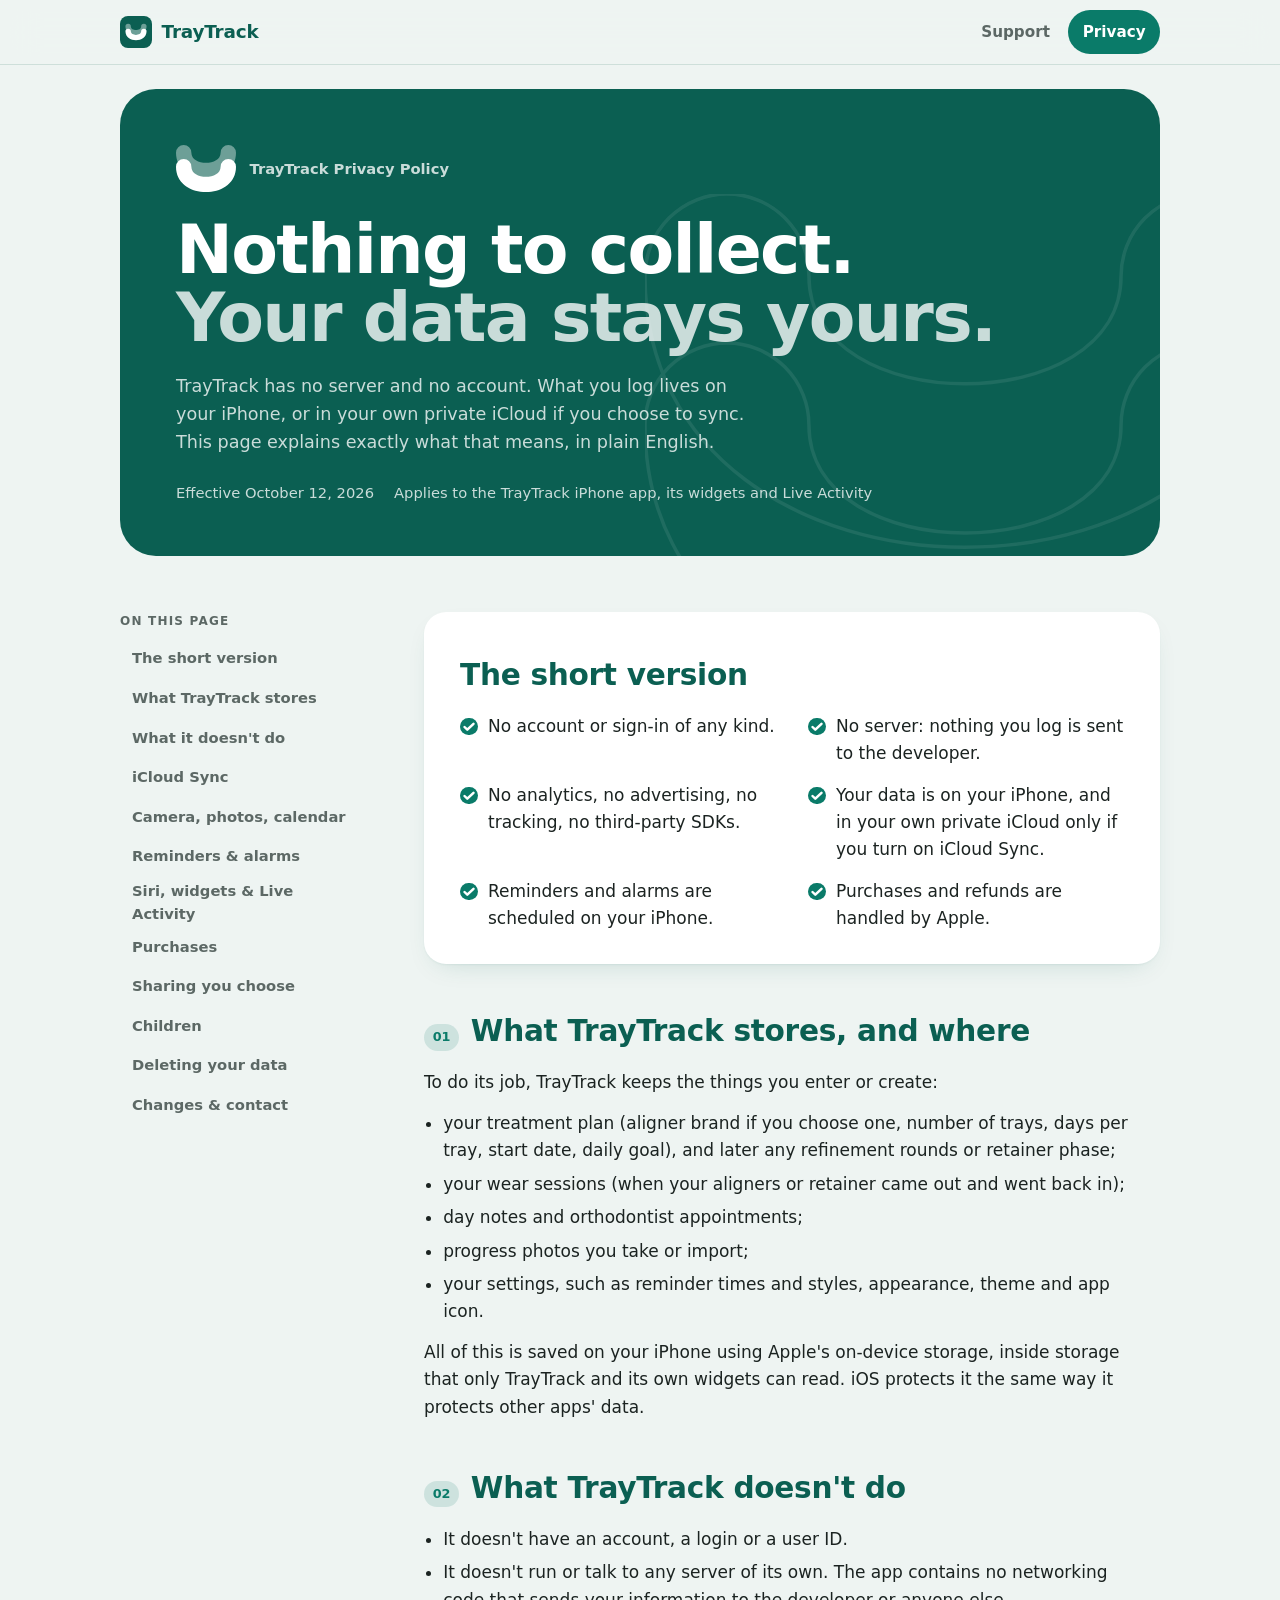
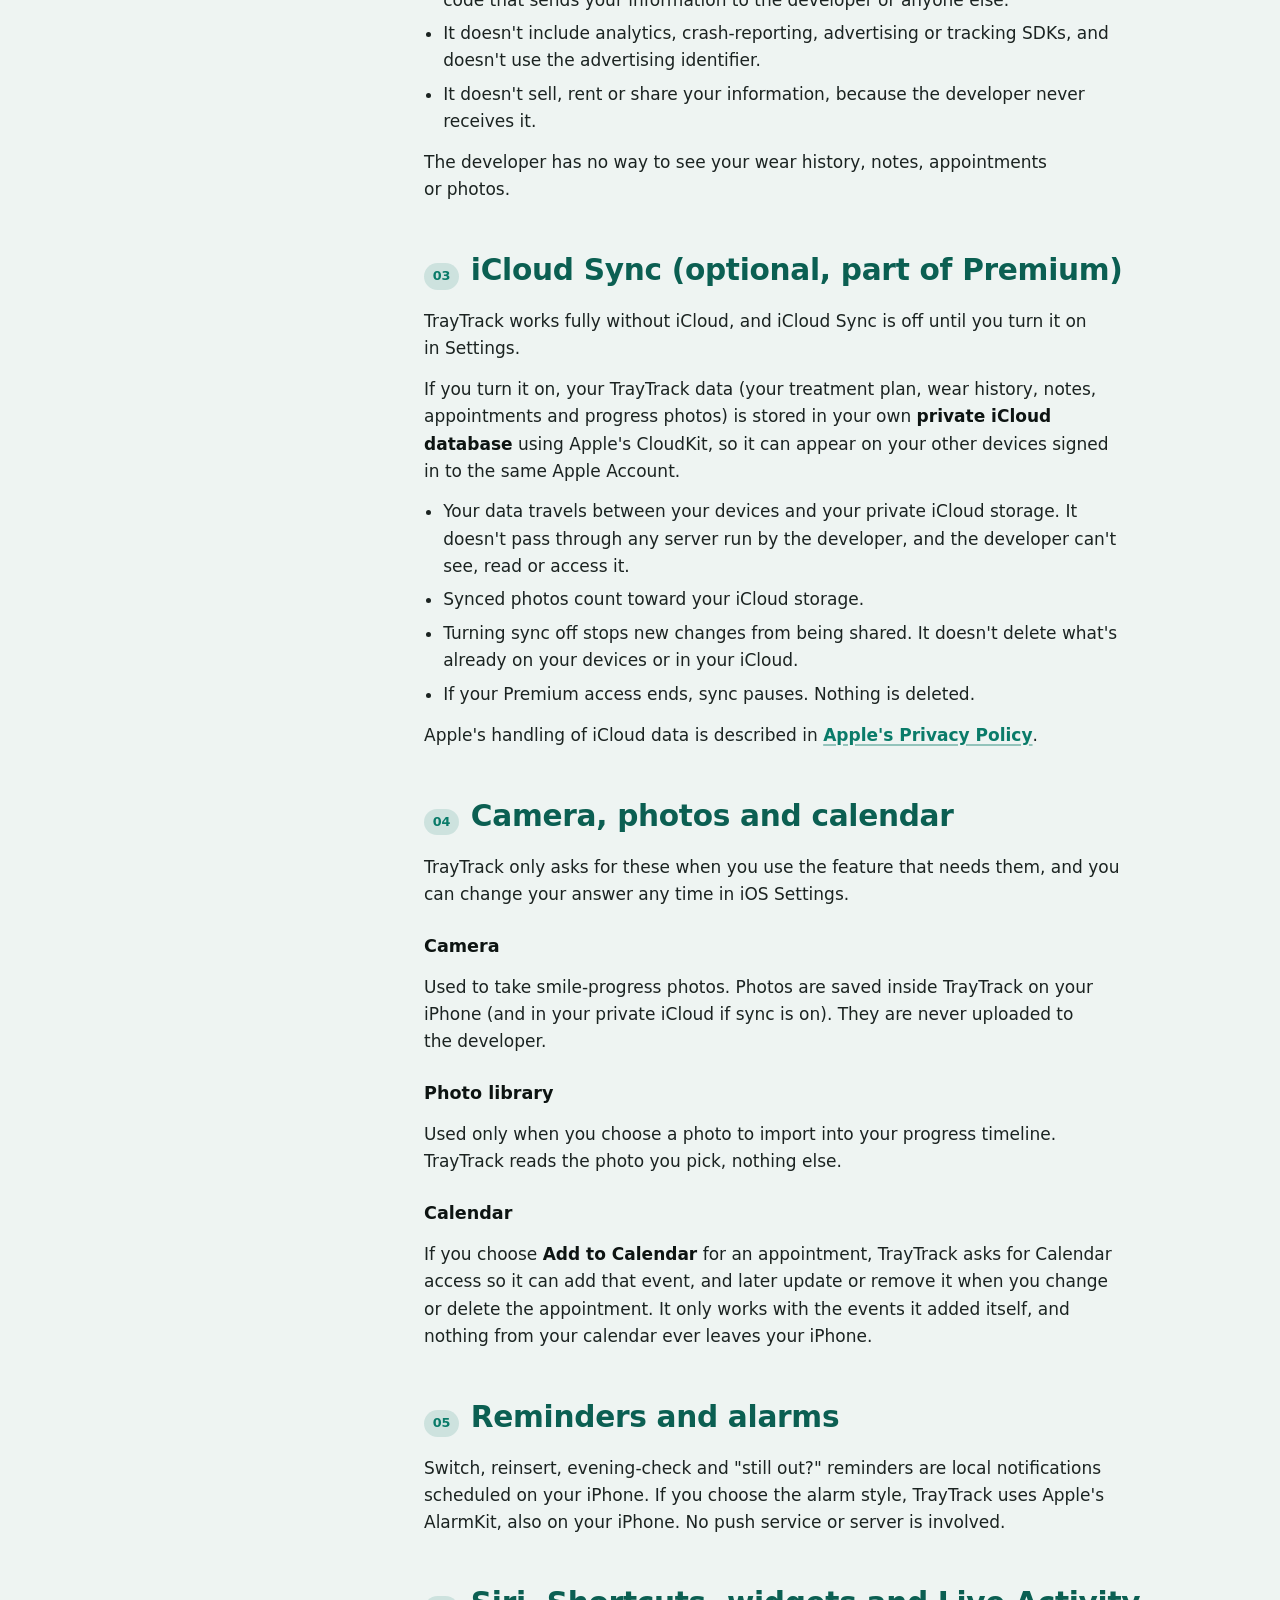
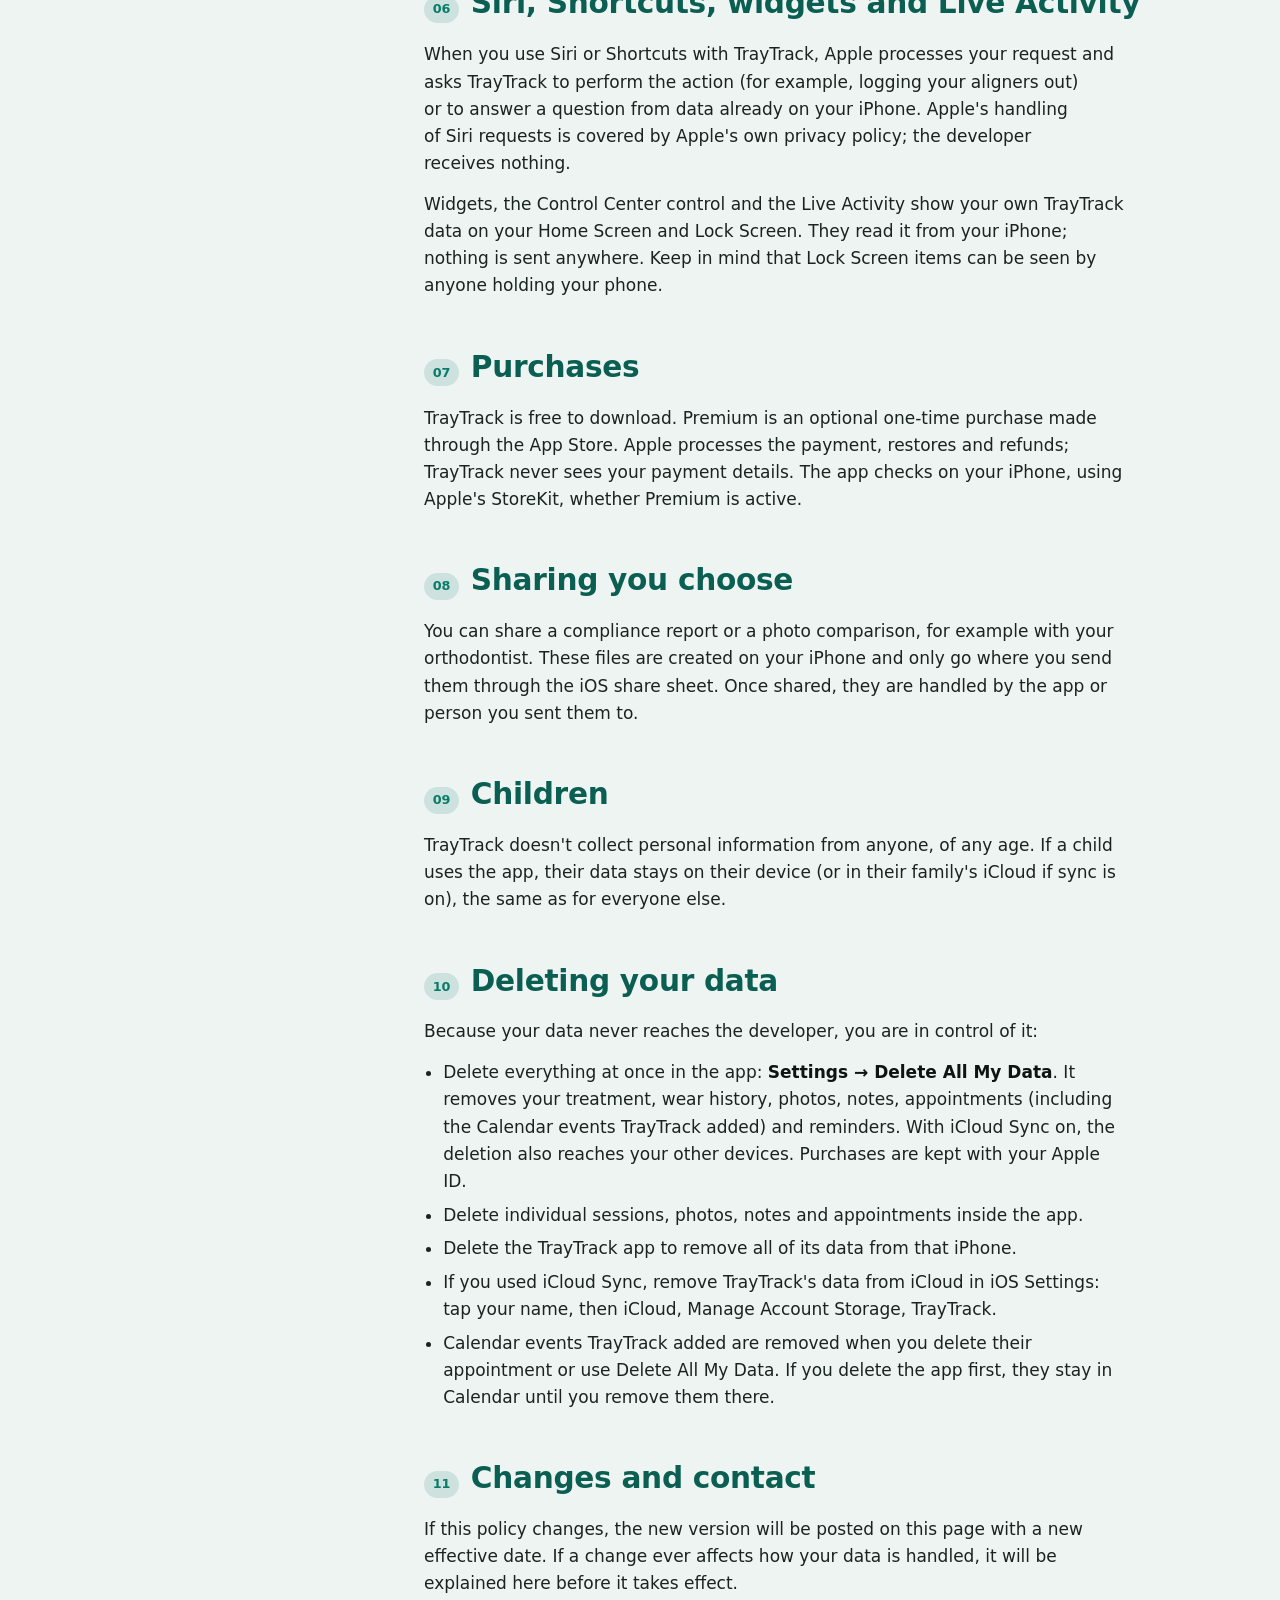
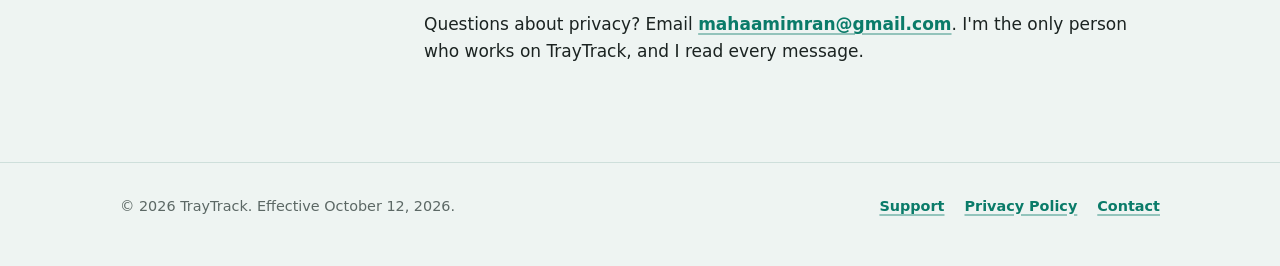
==== commit fccc1c2e: "fix: accurate calendar access wording; add Delete All My Data" ====
--- a/privacy.html
+++ b/privacy.html
@@ -118,7 +118,7 @@
         <h3>Photo library</h3>
         <p>Used only when you choose a photo to import into your progress timeline. TrayTrack reads the photo you pick, nothing else.</p>
         <h3>Calendar</h3>
-        <p>If you choose <strong>Add to Calendar</strong> for an appointment, TrayTrack asks for write-only access so it can add that event. It can't read your existing calendar.</p>
+        <p>If you choose <strong>Add to Calendar</strong> for an appointment, TrayTrack asks for Calendar access so it can add that event, and later update or remove it when you change or delete the appointment. It only works with the events it added itself, and nothing from your calendar ever leaves your iPhone.</p>
       </section>
 
       <section id="reminders" class="reveal" aria-labelledby="reminders-title">
@@ -151,10 +151,11 @@
         <h2 id="delete-title"><span class="num">10</span>Deleting your data</h2>
         <p>Because your data never reaches the developer, you are in control of it:</p>
         <ul>
+          <li>Delete everything at once in the app: <strong>Settings → Delete All My Data</strong>. It removes your treatment, wear history, photos, notes, appointments (including the Calendar events TrayTrack added) and reminders. With iCloud Sync on, the deletion also reaches your other devices. Purchases are kept with your Apple ID.</li>
           <li>Delete individual sessions, photos, notes and appointments inside the app.</li>
           <li>Delete the TrayTrack app to remove all of its data from that iPhone.</li>
           <li>If you used iCloud Sync, remove TrayTrack's data from iCloud in iOS Settings: tap your name, then iCloud, Manage Account Storage, TrayTrack.</li>
-          <li>Events you added to your iPhone Calendar stay there until you delete them in Calendar.</li>
+          <li>Calendar events TrayTrack added are removed when you delete their appointment or use Delete All My Data. If you delete the app first, they stay in Calendar until you remove them there.</li>
         </ul>
       </section>
 
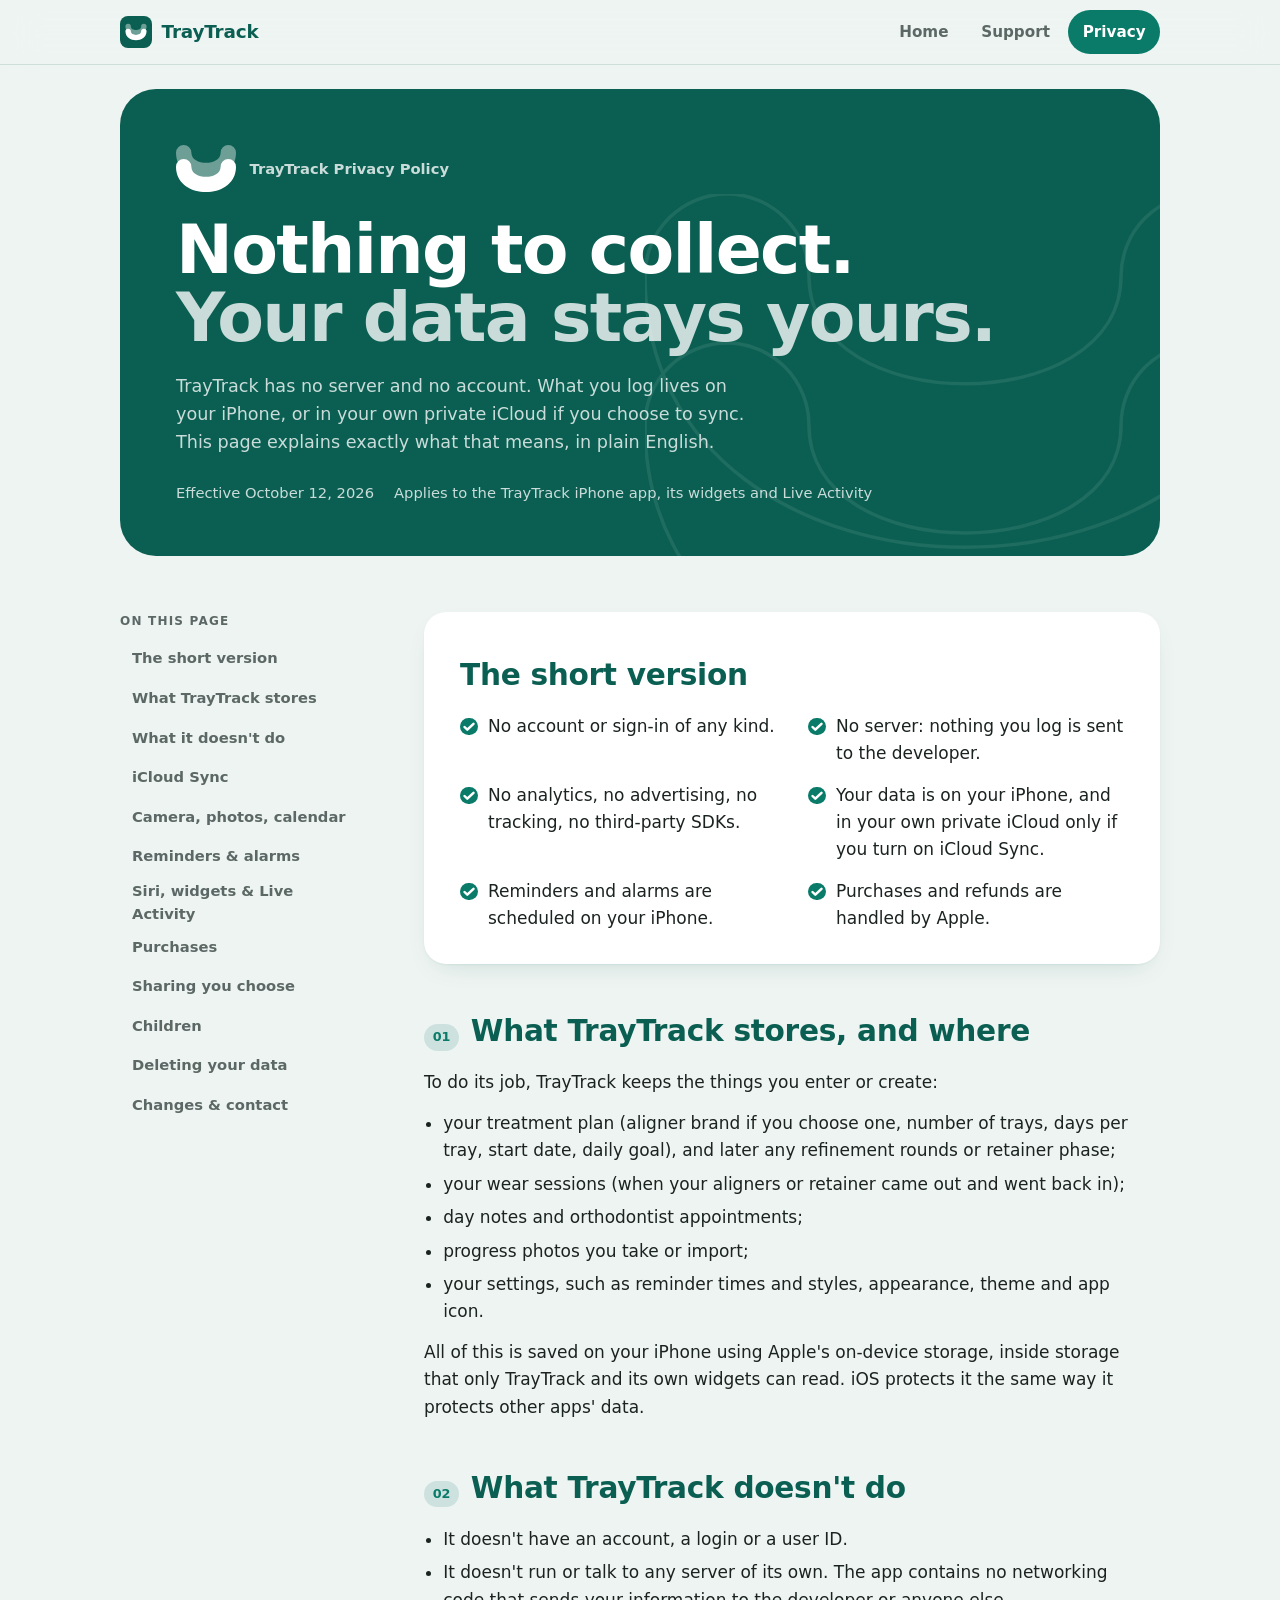
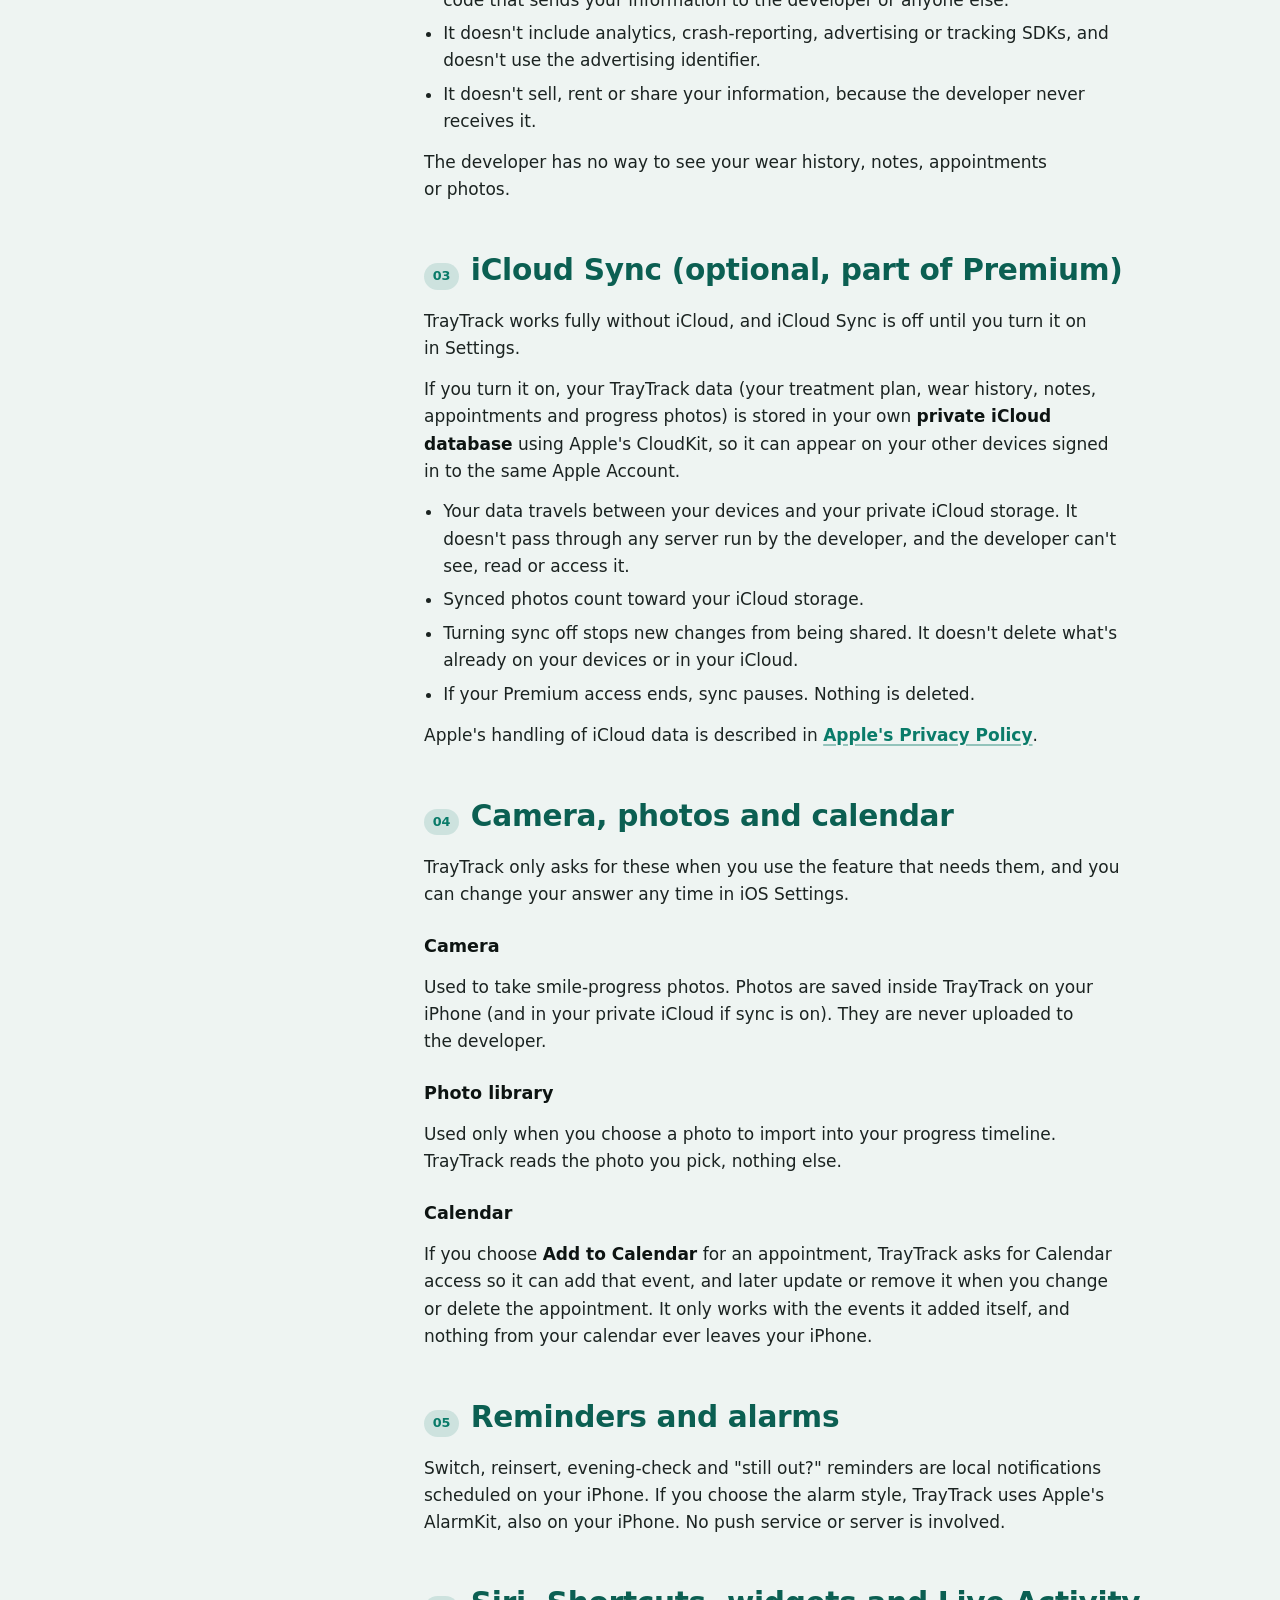
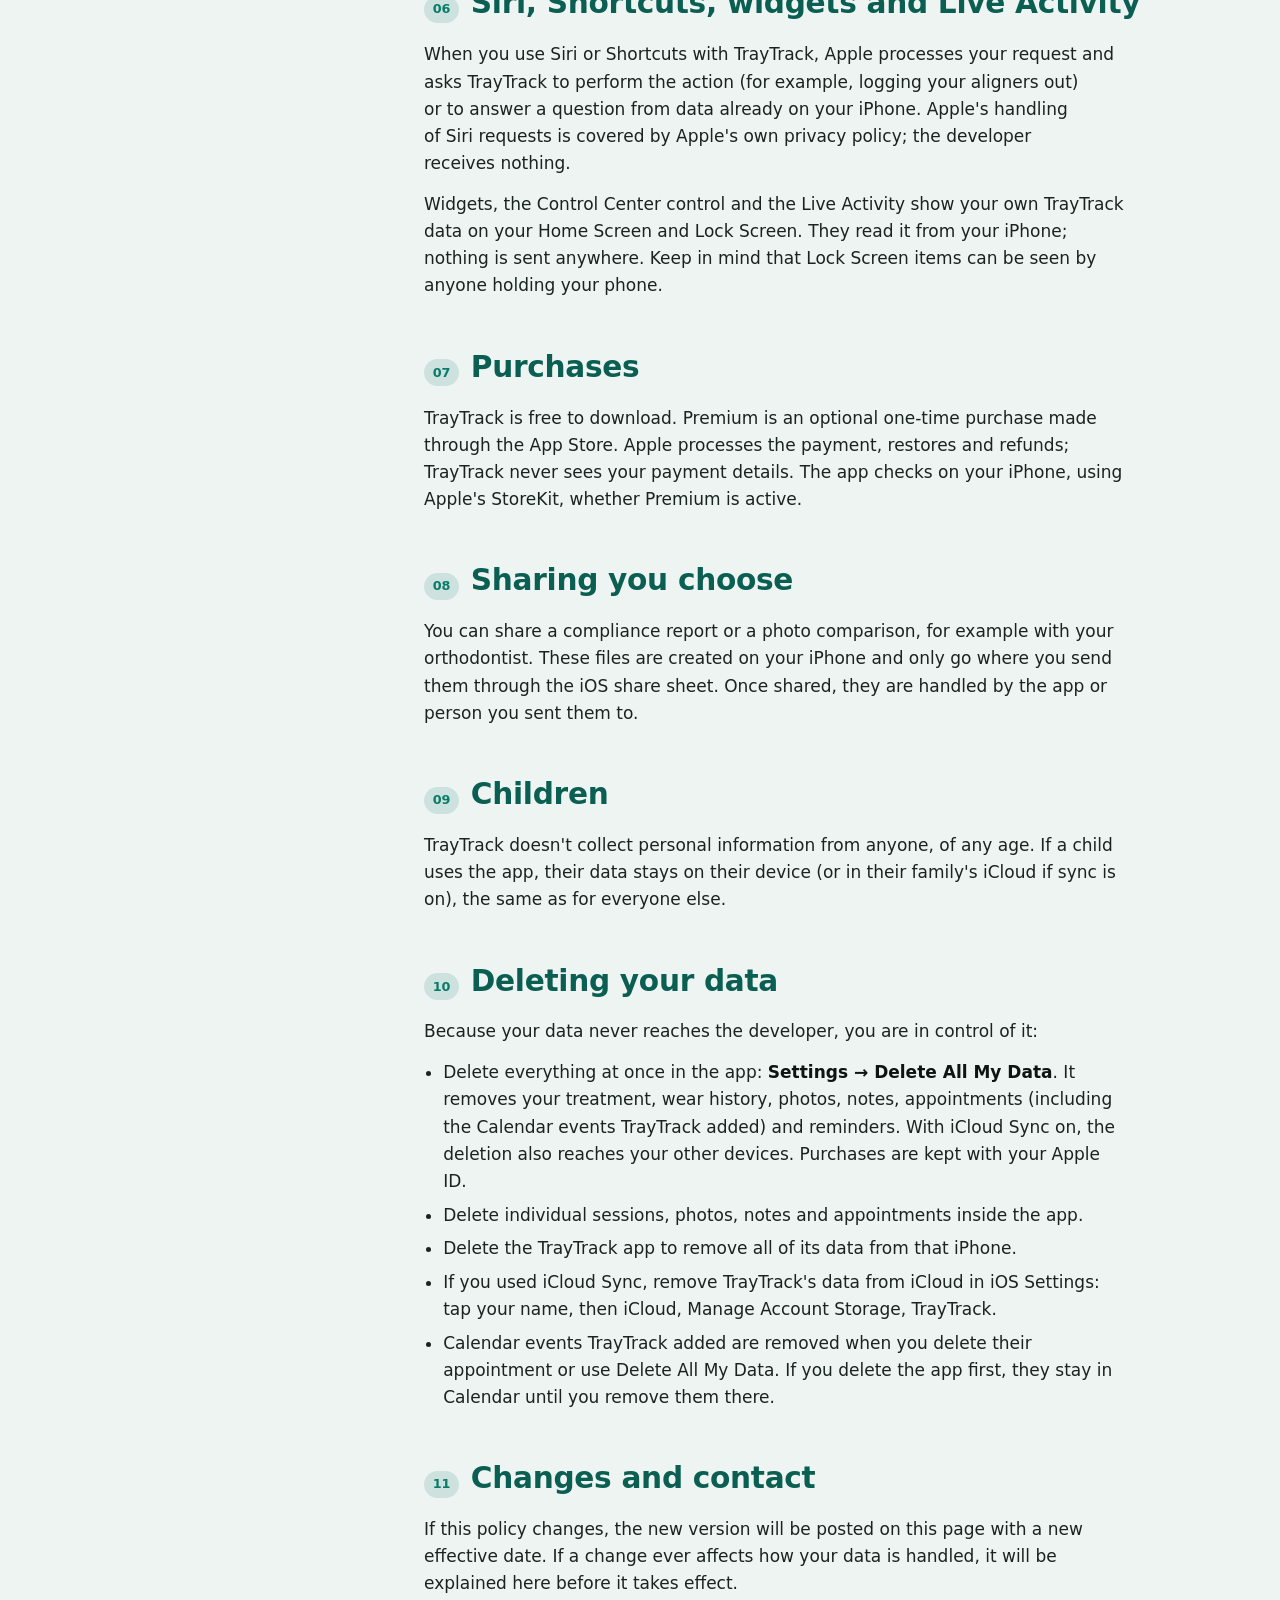
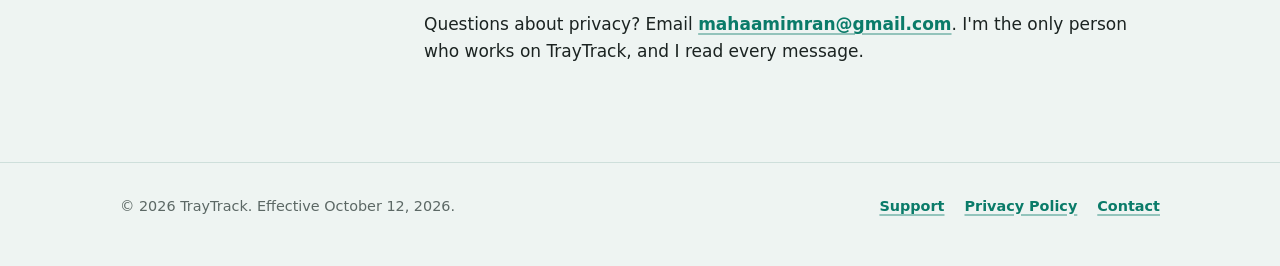
==== commit 3a7ae98a: "Link the logo and a Home item to the TrayTrack website" ====
--- a/privacy.html
+++ b/privacy.html
@@ -17,11 +17,13 @@
 
 <header class="bar">
   <div class="wrap">
-    <a class="brand" href="index.html" aria-label="TrayTrack Support home">
+    <!-- Logo goes to the TrayTrack website (landing page). -->
+    <a class="brand" href="https://mahaamimran.github.io/traytrack-site/" aria-label="TrayTrack home">
       <svg viewBox="0 0 1024 1024" aria-hidden="true"><rect width="1024" height="1024" fill="#0B5F52"/><g transform="translate(512 512) scale(0.92) translate(-512 -501)"><path d="M145 307 C145 722 879 722 879 307 A94 94 0 0 0 691 307 C691 472 333 472 333 307 A94 94 0 0 0 145 307 Z" fill="#fff" fill-opacity="0.4"/><path transform="translate(0 171)" d="M145 307 C145 722 879 722 879 307 A94 94 0 0 0 691 307 C691 472 333 472 333 307 A94 94 0 0 0 145 307 Z" fill="#fff"/></g></svg>
       <span>TrayTrack</span>
     </a>
     <nav aria-label="Site">
+      <a href="https://mahaamimran.github.io/traytrack-site/">Home</a>
       <a href="index.html">Support</a>
       <a href="privacy.html" aria-current="page">Privacy</a>
     </nav>
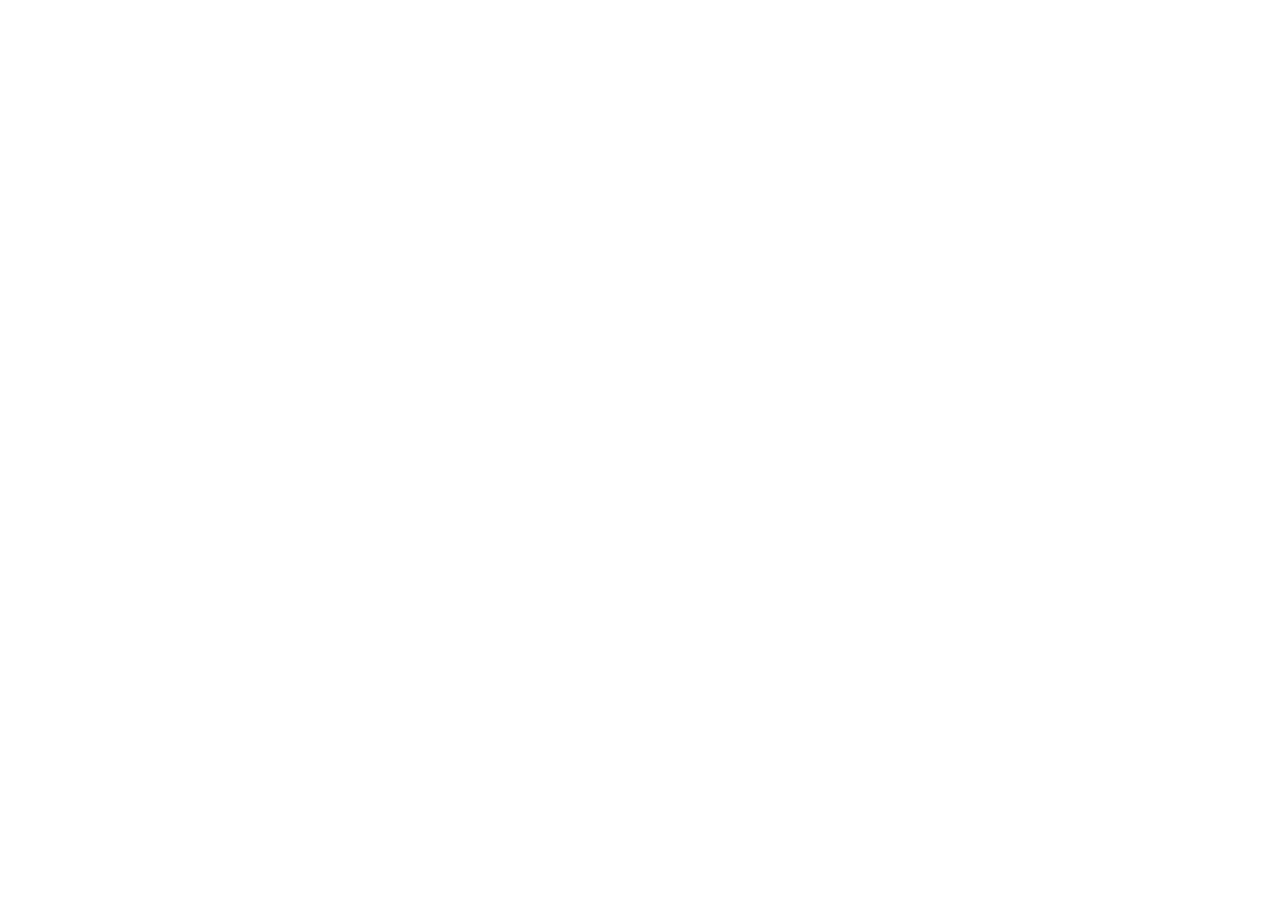
==== commit baf7e780: "Forward Support and Privacy to the TrayTrack website" ====
--- a/privacy.html
+++ b/privacy.html
@@ -1,184 +1,11 @@
 <!doctype html>
-<html lang="en">
-<head>
-<meta charset="utf-8">
-<meta name="viewport" content="width=device-width, initial-scale=1, viewport-fit=cover">
-<title>TrayTrack Privacy Policy</title>
-<meta name="description" content="TrayTrack's privacy policy, in plain English: no account, no server, no analytics. Your data stays on your iPhone, or in your own private iCloud if you turn on iCloud Sync.">
-<meta name="theme-color" content="#EEF4F2" media="(prefers-color-scheme: light)">
-<meta name="theme-color" content="#000000" media="(prefers-color-scheme: dark)">
-<link rel="icon" href="assets/favicon.svg" type="image/svg+xml">
-<link rel="icon" href="favicon.png" type="image/png">
-<link rel="apple-touch-icon" href="assets/apple-touch-icon.png">
-<link rel="stylesheet" href="assets/site.css">
-</head>
-<body>
-<a class="skip" href="#main">Skip to content</a>
-
-<header class="bar">
-  <div class="wrap">
-    <!-- Logo goes to the TrayTrack website (landing page). -->
-    <a class="brand" href="https://mahaamimran.github.io/traytrack-site/" aria-label="TrayTrack home">
-      <svg viewBox="0 0 1024 1024" aria-hidden="true"><rect width="1024" height="1024" fill="#0B5F52"/><g transform="translate(512 512) scale(0.92) translate(-512 -501)"><path d="M145 307 C145 722 879 722 879 307 A94 94 0 0 0 691 307 C691 472 333 472 333 307 A94 94 0 0 0 145 307 Z" fill="#fff" fill-opacity="0.4"/><path transform="translate(0 171)" d="M145 307 C145 722 879 722 879 307 A94 94 0 0 0 691 307 C691 472 333 472 333 307 A94 94 0 0 0 145 307 Z" fill="#fff"/></g></svg>
-      <span>TrayTrack</span>
-    </a>
-    <nav aria-label="Site">
-      <a href="https://mahaamimran.github.io/traytrack-site/">Home</a>
-      <a href="index.html">Support</a>
-      <a href="privacy.html" aria-current="page">Privacy</a>
-    </nav>
-  </div>
-</header>
-
-<main id="main" class="wrap">
-
-  <section class="hero" aria-labelledby="title">
-    <svg class="hero-texture" viewBox="145 213 734 576" aria-hidden="true"><g fill="none" stroke="currentColor" stroke-width="4"><path d="M145 307 C145 722 879 722 879 307 A94 94 0 0 0 691 307 C691 472 333 472 333 307 A94 94 0 0 0 145 307 Z"/><path transform="translate(0 171)" d="M145 307 C145 722 879 722 879 307 A94 94 0 0 0 691 307 C691 472 333 472 333 307 A94 94 0 0 0 145 307 Z"/></g></svg>
-    <p class="kicker">
-      <svg class="mark" viewBox="145 213 734 576" role="img" aria-label="TrayTrack"><path class="upper" d="M145 307 C145 722 879 722 879 307 A94 94 0 0 0 691 307 C691 472 333 472 333 307 A94 94 0 0 0 145 307 Z" fill="currentColor" fill-opacity="0.4"/><g transform="translate(0 171)"><path class="lower" d="M145 307 C145 722 879 722 879 307 A94 94 0 0 0 691 307 C691 472 333 472 333 307 A94 94 0 0 0 145 307 Z" fill="currentColor"/></g></svg>
-      <span class="rise">TrayTrack Privacy Policy</span>
-    </p>
-    <h1 id="title" class="rise" style="--i:1">Nothing to collect.<span>Your data stays yours.</span></h1>
-    <p class="lede rise" style="--i:2">TrayTrack has no server and no account. What you log lives on your iPhone, or in your own private iCloud if you choose to sync. This page explains exactly what that means, in plain English.</p>
-    <p class="meta rise" style="--i:3"><span>Effective October 12, 2026</span><span>Applies to the TrayTrack iPhone app, its widgets and Live Activity</span></p>
-  </section>
-
-  <div class="layout">
-    <nav class="toc" aria-label="On this page">
-      <p>On this page</p>
-      <ol>
-        <li><a href="#short">The short version</a></li>
-        <li><a href="#stores">What TrayTrack stores</a></li>
-        <li><a href="#not">What it doesn't do</a></li>
-        <li><a href="#icloud">iCloud Sync</a></li>
-        <li><a href="#permissions">Camera, photos, calendar</a></li>
-        <li><a href="#reminders">Reminders &amp; alarms</a></li>
-        <li><a href="#siri">Siri, widgets &amp; Live Activity</a></li>
-        <li><a href="#purchases">Purchases</a></li>
-        <li><a href="#sharing">Sharing you choose</a></li>
-        <li><a href="#children">Children</a></li>
-        <li><a href="#delete">Deleting your data</a></li>
-        <li><a href="#changes">Changes &amp; contact</a></li>
-      </ol>
-    </nav>
-
-    <div class="prose">
-      <section id="short" class="card summary reveal" aria-labelledby="short-title">
-        <h2 id="short-title">The short version</h2>
-        <ul>
-          <li>No account or sign-in of any kind.</li>
-          <li>No server: nothing you log is sent to the developer.</li>
-          <li>No analytics, no advertising, no tracking, no third-party SDKs.</li>
-          <li>Your data is on your iPhone, and in your own private iCloud only if you turn on iCloud Sync.</li>
-          <li>Reminders and alarms are scheduled on your iPhone.</li>
-          <li>Purchases and refunds are handled by Apple.</li>
-        </ul>
-      </section>
-
-      <section id="stores" class="reveal" aria-labelledby="stores-title">
-        <h2 id="stores-title"><span class="num">01</span>What TrayTrack stores, and where</h2>
-        <p>To do its job, TrayTrack keeps the things you enter or create:</p>
-        <ul>
-          <li>your treatment plan (aligner brand if you choose one, number of trays, days per tray, start date, daily goal), and later any refinement rounds or retainer phase;</li>
-          <li>your wear sessions (when your aligners or retainer came out and went back in);</li>
-          <li>day notes and orthodontist appointments;</li>
-          <li>progress photos you take or import;</li>
-          <li>your settings, such as reminder times and styles, appearance, theme and app icon.</li>
-        </ul>
-        <p>All of this is saved on your iPhone using Apple's on-device storage, inside storage that only TrayTrack and its own widgets can read. iOS protects it the same way it protects other apps' data.</p>
-      </section>
-
-      <section id="not" class="reveal" aria-labelledby="not-title">
-        <h2 id="not-title"><span class="num">02</span>What TrayTrack doesn't do</h2>
-        <ul>
-          <li>It doesn't have an account, a login or a user ID.</li>
-          <li>It doesn't run or talk to any server of its own. The app contains no networking code that sends your information to the developer or anyone else.</li>
-          <li>It doesn't include analytics, crash-reporting, advertising or tracking SDKs, and doesn't use the advertising identifier.</li>
-          <li>It doesn't sell, rent or share your information, because the developer never receives it.</li>
-        </ul>
-        <p>The developer has no way to see your wear history, notes, appointments or photos.</p>
-      </section>
-
-      <section id="icloud" class="reveal" aria-labelledby="icloud-title">
-        <h2 id="icloud-title"><span class="num">03</span>iCloud Sync (optional, part of Premium)</h2>
-        <p>TrayTrack works fully without iCloud, and iCloud Sync is off until you turn it on in Settings.</p>
-        <p>If you turn it on, your TrayTrack data (your treatment plan, wear history, notes, appointments and progress photos) is stored in your own <strong>private iCloud database</strong> using Apple's CloudKit, so it can appear on your other devices signed in to the same Apple Account.</p>
-        <ul>
-          <li>Your data travels between your devices and your private iCloud storage. It doesn't pass through any server run by the developer, and the developer can't see, read or access it.</li>
-          <li>Synced photos count toward your iCloud storage.</li>
-          <li>Turning sync off stops new changes from being shared. It doesn't delete what's already on your devices or in your iCloud.</li>
-          <li>If your Premium access ends, sync pauses. Nothing is deleted.</li>
-        </ul>
-        <p>Apple's handling of iCloud data is described in <a href="https://www.apple.com/legal/privacy/">Apple's Privacy Policy</a>.</p>
-      </section>
-
-      <section id="permissions" class="reveal" aria-labelledby="permissions-title">
-        <h2 id="permissions-title"><span class="num">04</span>Camera, photos and calendar</h2>
-        <p>TrayTrack only asks for these when you use the feature that needs them, and you can change your answer any time in iOS Settings.</p>
-        <h3>Camera</h3>
-        <p>Used to take smile-progress photos. Photos are saved inside TrayTrack on your iPhone (and in your private iCloud if sync is on). They are never uploaded to the developer.</p>
-        <h3>Photo library</h3>
-        <p>Used only when you choose a photo to import into your progress timeline. TrayTrack reads the photo you pick, nothing else.</p>
-        <h3>Calendar</h3>
-        <p>If you choose <strong>Add to Calendar</strong> for an appointment, TrayTrack asks for Calendar access so it can add that event, and later update or remove it when you change or delete the appointment. It only works with the events it added itself, and nothing from your calendar ever leaves your iPhone.</p>
-      </section>
-
-      <section id="reminders" class="reveal" aria-labelledby="reminders-title">
-        <h2 id="reminders-title"><span class="num">05</span>Reminders and alarms</h2>
-        <p>Switch, reinsert, evening-check and "still out?" reminders are local notifications scheduled on your iPhone. If you choose the alarm style, TrayTrack uses Apple's AlarmKit, also on your iPhone. No push service or server is involved.</p>
-      </section>
-
-      <section id="siri" class="reveal" aria-labelledby="siri-title">
-        <h2 id="siri-title"><span class="num">06</span>Siri, Shortcuts, widgets and Live Activity</h2>
-        <p>When you use Siri or Shortcuts with TrayTrack, Apple processes your request and asks TrayTrack to perform the action (for example, logging your aligners out) or to answer a question from data already on your iPhone. Apple's handling of Siri requests is covered by Apple's own privacy policy; the developer receives nothing.</p>
-        <p>Widgets, the Control Center control and the Live Activity show your own TrayTrack data on your Home Screen and Lock Screen. They read it from your iPhone; nothing is sent anywhere. Keep in mind that Lock Screen items can be seen by anyone holding your phone.</p>
-      </section>
-
-      <section id="purchases" class="reveal" aria-labelledby="purchases-title">
-        <h2 id="purchases-title"><span class="num">07</span>Purchases</h2>
-        <p>TrayTrack is free to download. Premium is an optional one-time purchase made through the App Store. Apple processes the payment, restores and refunds; TrayTrack never sees your payment details. The app checks on your iPhone, using Apple's StoreKit, whether Premium is active.</p>
-      </section>
-
-      <section id="sharing" class="reveal" aria-labelledby="sharing-title">
-        <h2 id="sharing-title"><span class="num">08</span>Sharing you choose</h2>
-        <p>You can share a compliance report or a photo comparison, for example with your orthodontist. These files are created on your iPhone and only go where you send them through the iOS share sheet. Once shared, they are handled by the app or person you sent them to.</p>
-      </section>
-
-      <section id="children" class="reveal" aria-labelledby="children-title">
-        <h2 id="children-title"><span class="num">09</span>Children</h2>
-        <p>TrayTrack doesn't collect personal information from anyone, of any age. If a child uses the app, their data stays on their device (or in their family's iCloud if sync is on), the same as for everyone else.</p>
-      </section>
-
-      <section id="delete" class="reveal" aria-labelledby="delete-title">
-        <h2 id="delete-title"><span class="num">10</span>Deleting your data</h2>
-        <p>Because your data never reaches the developer, you are in control of it:</p>
-        <ul>
-          <li>Delete everything at once in the app: <strong>Settings → Delete All My Data</strong>. It removes your treatment, wear history, photos, notes, appointments (including the Calendar events TrayTrack added) and reminders. With iCloud Sync on, the deletion also reaches your other devices. Purchases are kept with your Apple ID.</li>
-          <li>Delete individual sessions, photos, notes and appointments inside the app.</li>
-          <li>Delete the TrayTrack app to remove all of its data from that iPhone.</li>
-          <li>If you used iCloud Sync, remove TrayTrack's data from iCloud in iOS Settings: tap your name, then iCloud, Manage Account Storage, TrayTrack.</li>
-          <li>Calendar events TrayTrack added are removed when you delete their appointment or use Delete All My Data. If you delete the app first, they stay in Calendar until you remove them there.</li>
-        </ul>
-      </section>
-
-      <section id="changes" class="reveal" aria-labelledby="changes-title">
-        <h2 id="changes-title"><span class="num">11</span>Changes and contact</h2>
-        <p>If this policy changes, the new version will be posted on this page with a new effective date. If a change ever affects how your data is handled, it will be explained here before it takes effect.</p>
-        <p>Questions about privacy? Email <a href="mailto:mahaamimran@gmail.com?subject=TrayTrack%20privacy">mahaamimran@gmail.com</a>. I'm the only person who works on TrayTrack, and I read every message.</p>
-      </section>
-    </div>
-  </div>
-</main>
-
-<footer class="foot">
-  <div class="wrap">
-    <span>© 2026 TrayTrack. Effective October 12, 2026.</span>
-    <nav aria-label="Footer">
-      <a href="index.html">Support</a>
-      <a href="privacy.html">Privacy Policy</a>
-      <a href="mailto:mahaamimran@gmail.com">Contact</a>
-    </nav>
-  </div>
-</footer>
-</body>
-</html>
+<html lang="en"><head><meta charset="utf-8">
+<title>TrayTrack Privacy</title>
+<meta name="viewport" content="width=device-width, initial-scale=1">
+<link rel="canonical" href="https://mahaamimran.github.io/traytrack-site/privacy/">
+<meta http-equiv="refresh" content="0; url=https://mahaamimran.github.io/traytrack-site/privacy/">
+<meta name="robots" content="noindex">
+<script>location.replace("https://mahaamimran.github.io/traytrack-site/privacy/" + location.hash);</script>
+</head><body style="font-family:system-ui,sans-serif;padding:2rem">
+<p>TrayTrack Privacy has moved to <a href="https://mahaamimran.github.io/traytrack-site/privacy/">https://mahaamimran.github.io/traytrack-site/privacy/</a>.</p>
+</body></html>
